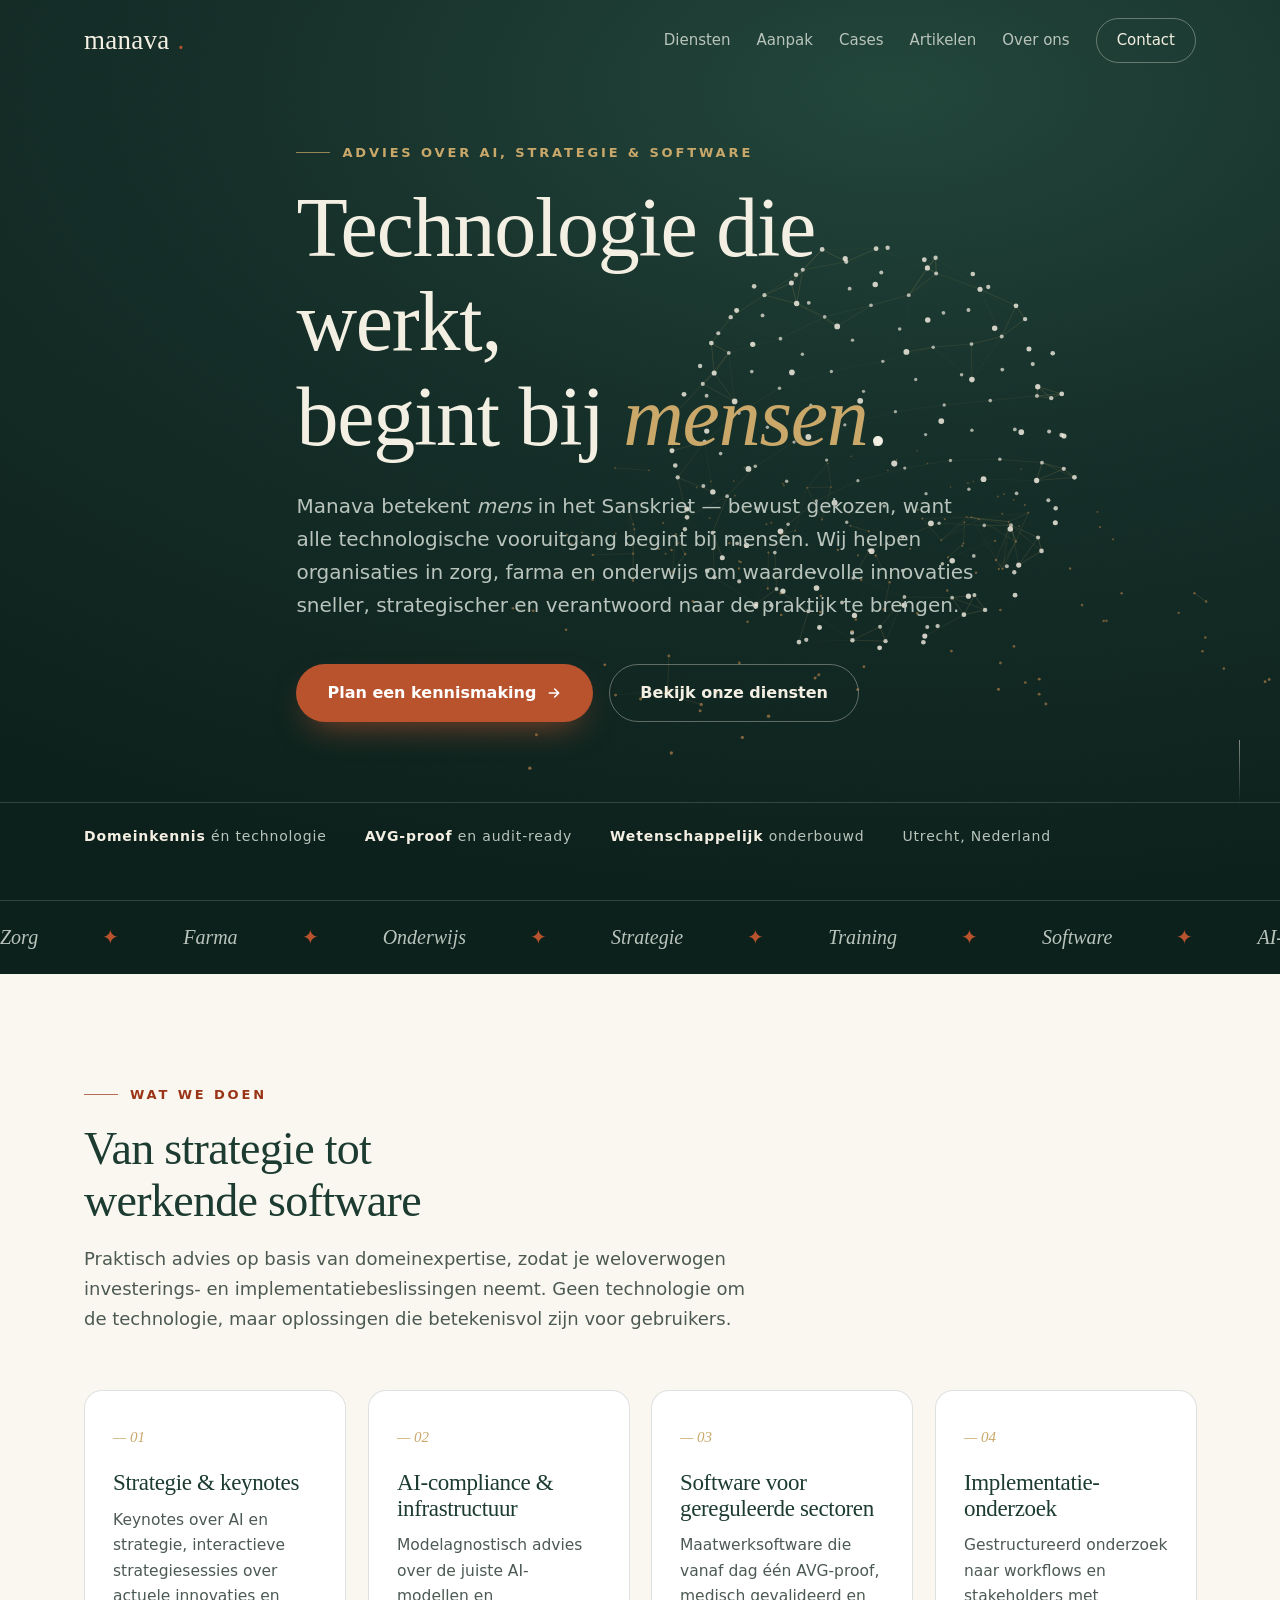
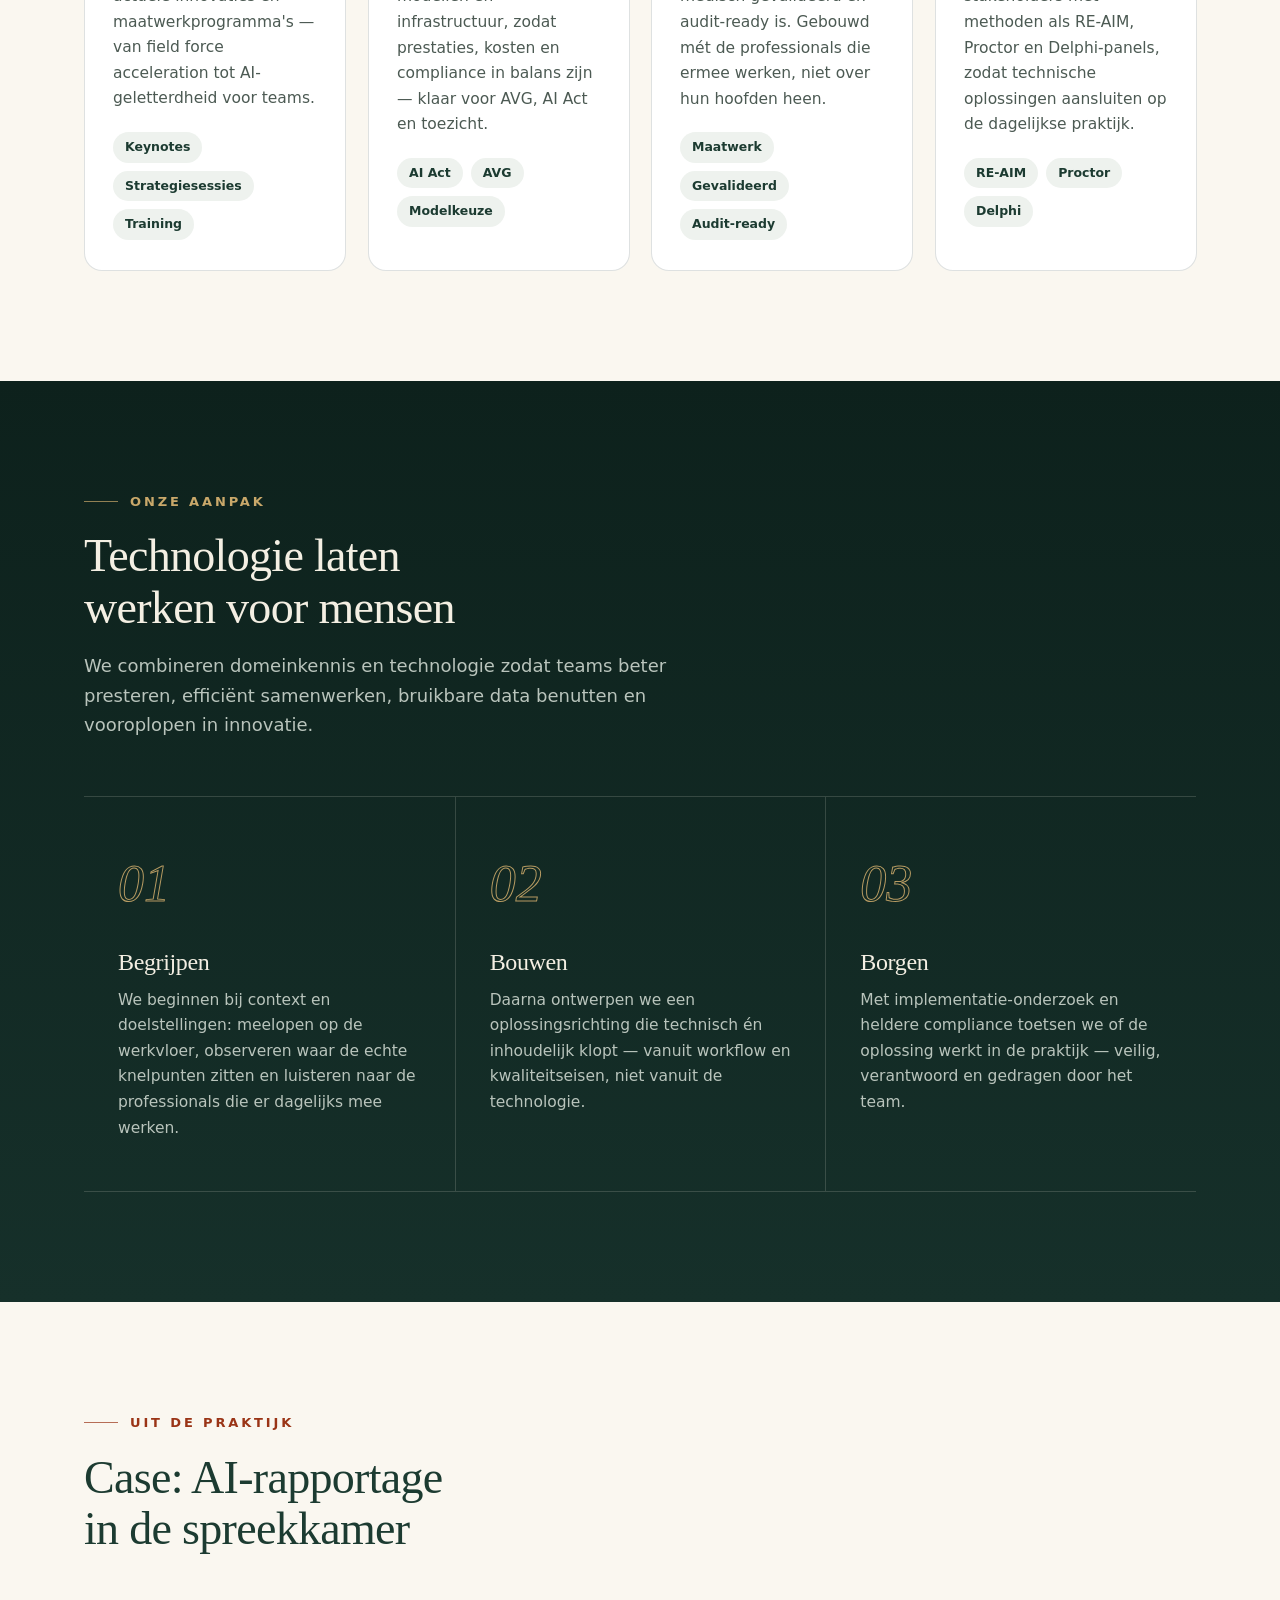
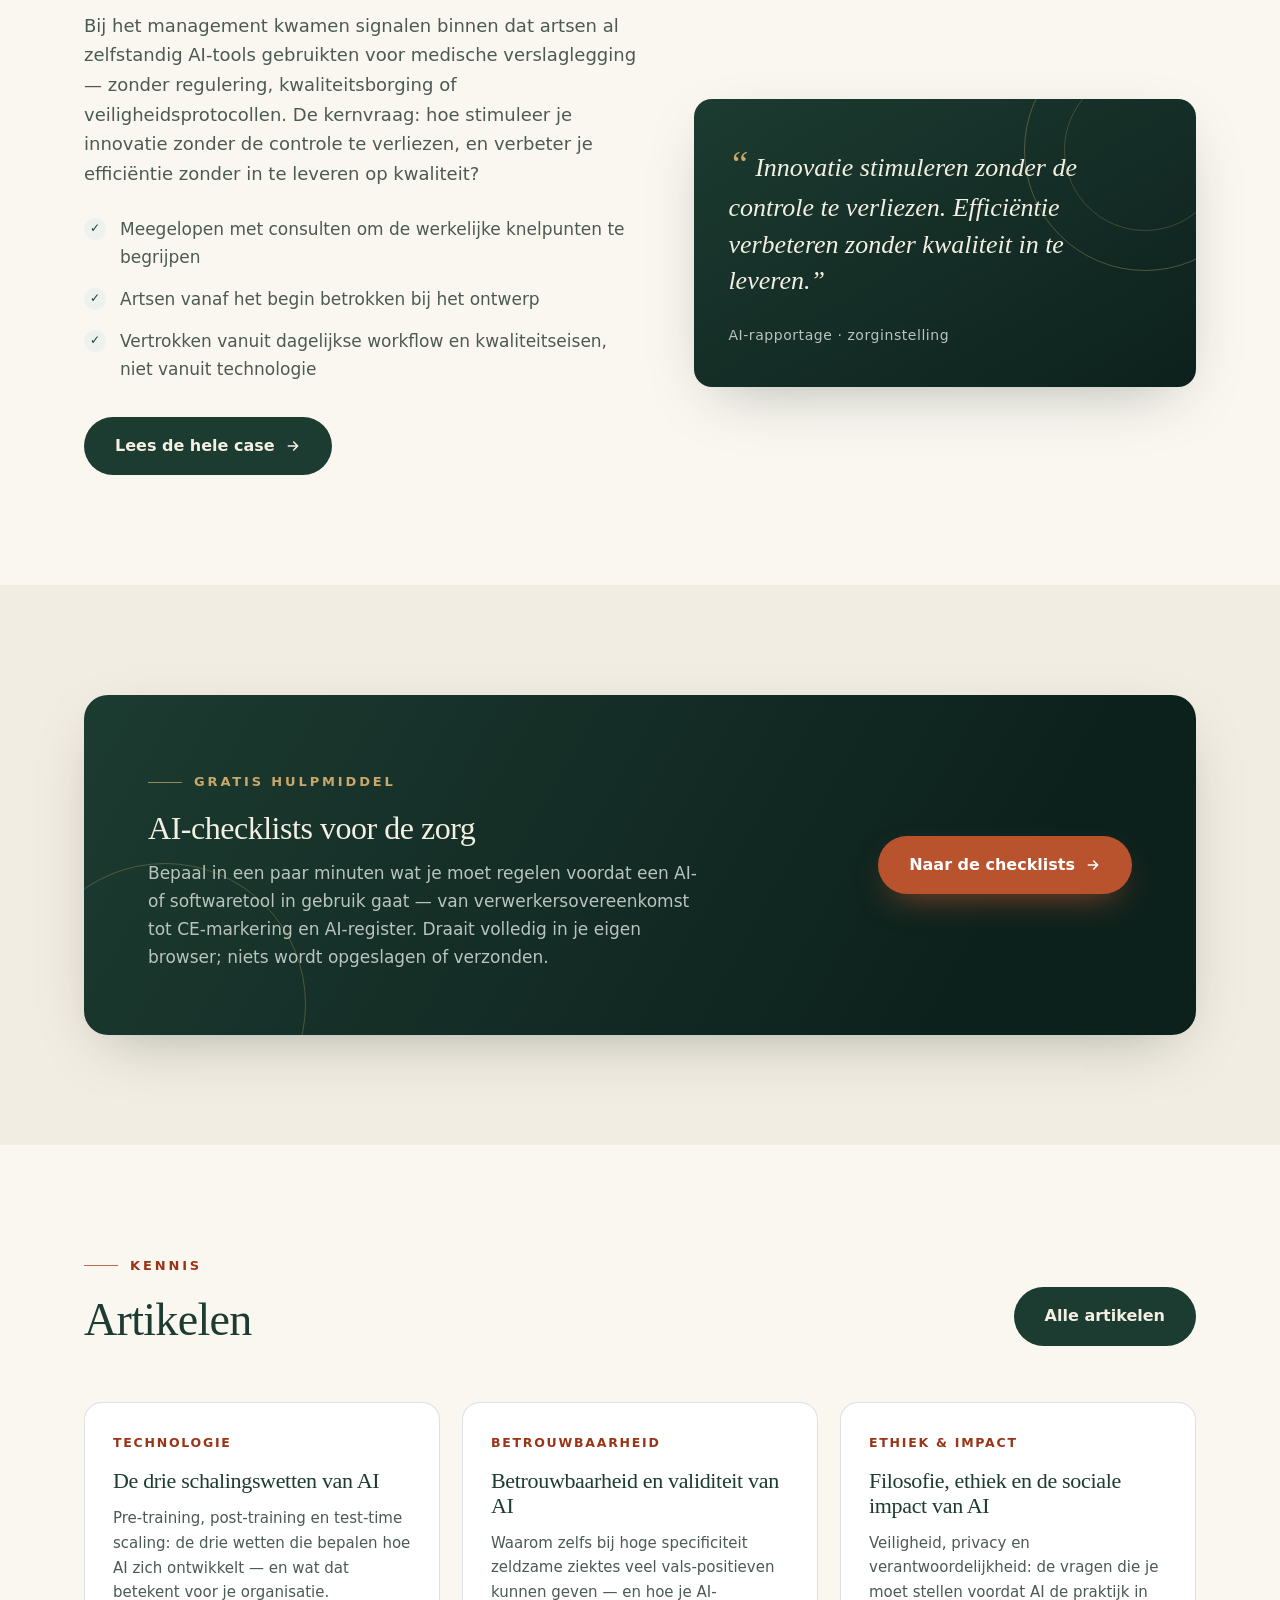
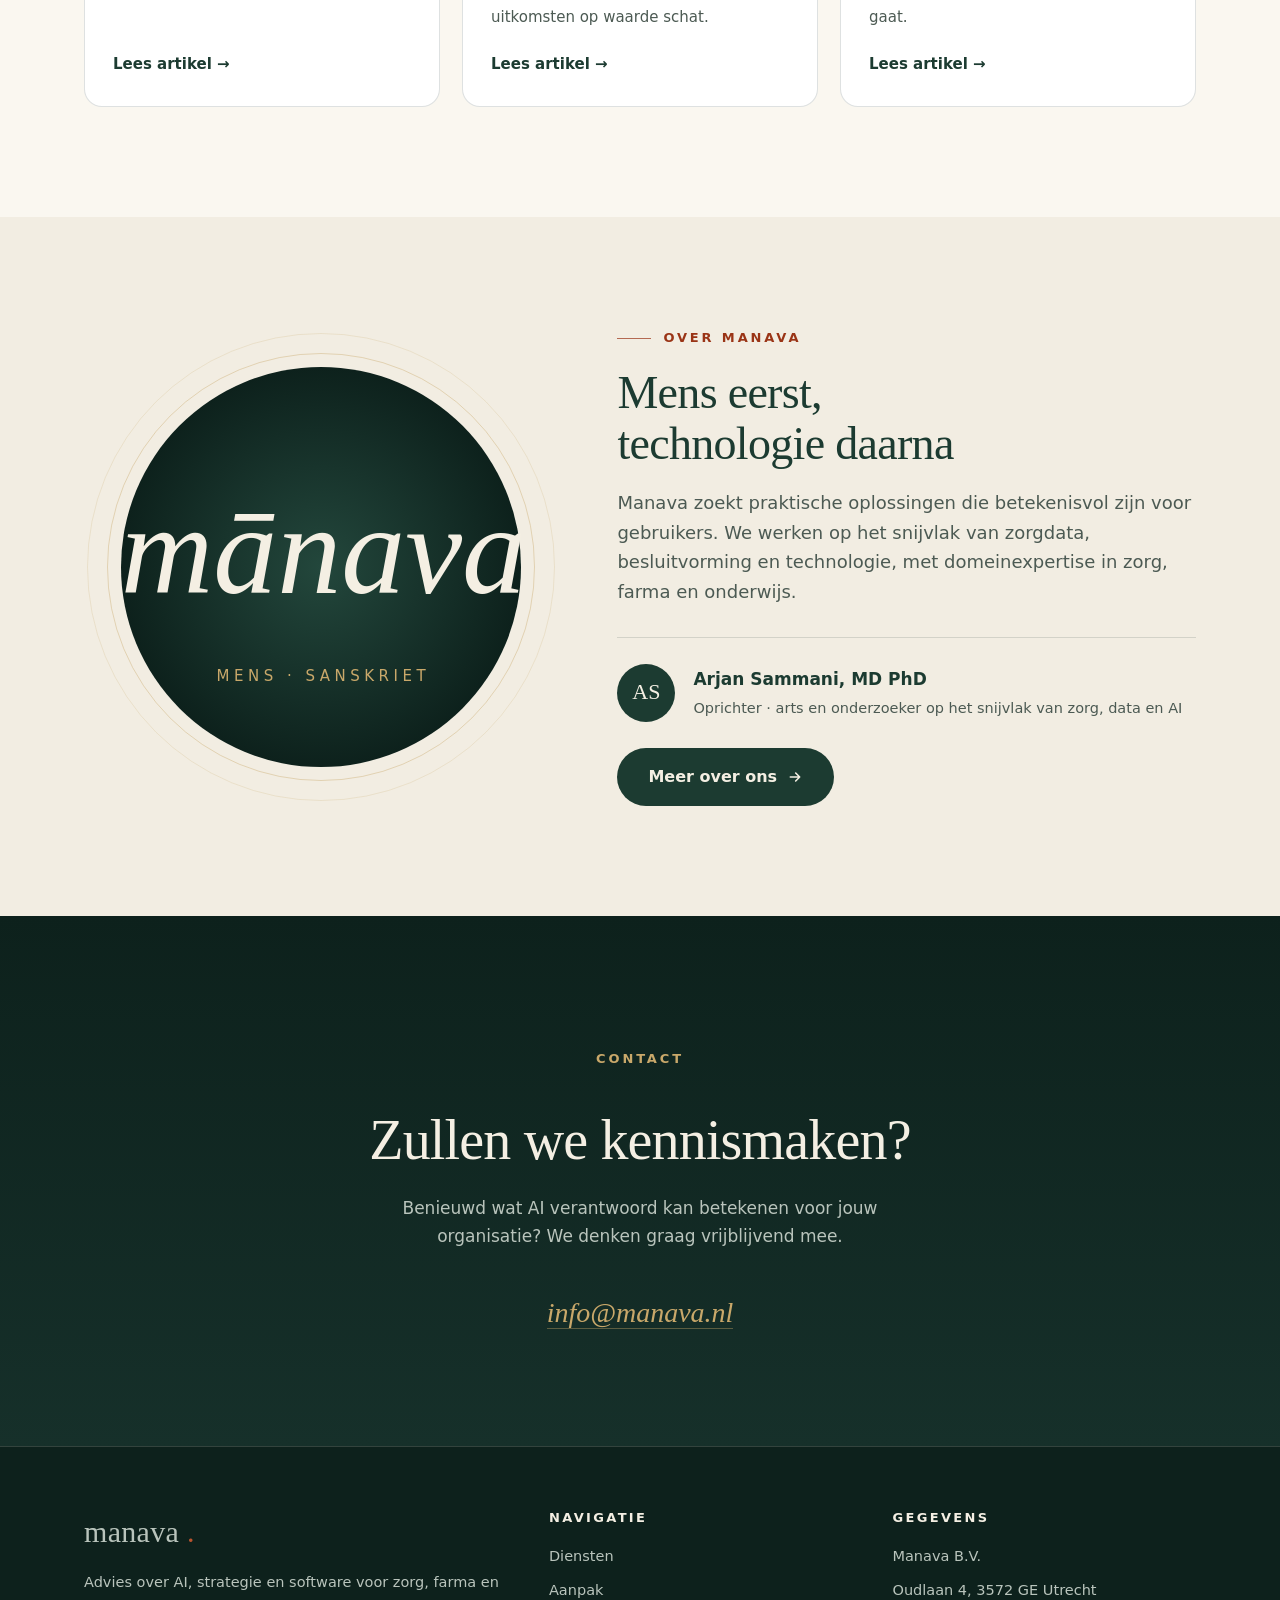
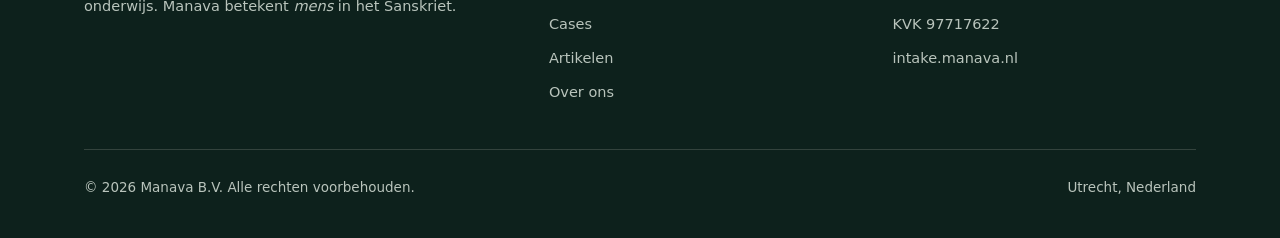
==== www/index.html @ 35ab0fea "Nieuwe www.manava.nl: statische site met 3D-hero, scroll-animaties en volledige content Vervangt de " ====
<!DOCTYPE html>
<html lang="nl">
<head>
  <meta charset="utf-8">
  <meta name="viewport" content="width=device-width, initial-scale=1">
  <meta name="description" content="Manava: advies over AI, strategie en software voor zorg, farma en onderwijs. Wij brengen waardevolle innovaties sneller en verantwoord naar de praktijk.">
  <title>Manava — Advies over AI, strategie en software</title>
  <link rel="icon" href="data:image/svg+xml,%3Csvg%20xmlns='http://www.w3.org/2000/svg'%20viewBox='0%200%2064%2064'%3E%3Crect%20width='64'%20height='64'%20rx='12'%20fill='%231c3b31'/%3E%3Ctext%20x='32'%20y='45'%20font-family='Georgia,serif'%20font-size='38'%20fill='%23fbfaf6'%20text-anchor='middle'%3Em%3C/text%3E%3C/svg%3E">
  <meta property="og:title" content="Manava — Advies over AI, strategie en software">
  <meta property="og:description" content="Manava betekent 'mens' in het Sanskriet. Alle technologische vooruitgang begint bij mensen.">
  <meta property="og:type" content="website">
  <meta property="og:url" content="https://www.manava.nl/">
  <meta property="og:locale" content="nl_NL">
  <link rel="stylesheet" href="assets/style.css?v=1">
</head>
<body>
  <a class="skip-link" href="#main">Direct naar de inhoud</a>

  <nav class="site-nav" aria-label="Hoofdnavigatie">
    <div class="nav-inner">
      <a class="wordmark" href="index.html">manava<span class="dot">.</span></a>
      <button class="nav-toggle" aria-label="Menu" aria-expanded="false">
        <span></span><span></span><span></span>
      </button>
      <div class="nav-links">
        <a href="#diensten">Diensten</a>
        <a href="#aanpak">Aanpak</a>
        <a href="ai-rapportage.html">Cases</a>
        <a href="artikelen.html">Artikelen</a>
        <a href="over-ons.html">Over ons</a>
        <a class="nav-cta" href="#contact">Contact</a>
      </div>
    </div>
  </nav>

  <header class="hero hero-grain" id="main">
    <canvas id="hero-canvas" aria-hidden="true"></canvas>
    <div class="hero-content wrap">
      <p class="eyebrow">Advies over AI, strategie &amp; software</p>
      <h1>Technologie die werkt,<br>begint bij <em>mensen</em>.</h1>
      <p class="hero-sub">
        Manava betekent <em>mens</em> in het Sanskriet — bewust gekozen, want alle
        technologische vooruitgang begint bij mensen. Wij helpen organisaties in
        zorg, farma en onderwijs om waardevolle innovaties sneller, strategischer
        en verantwoord naar de praktijk te brengen.
      </p>
      <div class="hero-actions">
        <a class="btn btn-primary" href="#contact">Plan een kennismaking
          <svg width="16" height="16" viewBox="0 0 24 24" fill="none" stroke="currentColor" stroke-width="2.4" stroke-linecap="round" stroke-linejoin="round"><path d="M5 12h14M13 6l6 6-6 6"/></svg>
        </a>
        <a class="btn btn-ghost" href="#diensten">Bekijk onze diensten</a>
      </div>
    </div>
    <div class="scroll-hint" aria-hidden="true"></div>
    <div class="hero-meta">
      <div class="wrap">
        <span><strong>Domeinkennis</strong> én technologie</span>
        <span><strong>AVG-proof</strong> en audit-ready</span>
        <span><strong>Wetenschappelijk</strong> onderbouwd</span>
        <span>Utrecht, Nederland</span>
      </div>
    </div>
  </header>

  <div class="marquee" aria-hidden="true">
    <div class="marquee-track">
      <span>Zorg <i class="sep">✦</i> Farma <i class="sep">✦</i> Onderwijs <i class="sep">✦</i> Strategie <i class="sep">✦</i> Training <i class="sep">✦</i> Software <i class="sep">✦</i> AI-compliance <i class="sep">✦</i> Implementatie <i class="sep">✦</i></span>
      <span>Zorg <i class="sep">✦</i> Farma <i class="sep">✦</i> Onderwijs <i class="sep">✦</i> Strategie <i class="sep">✦</i> Training <i class="sep">✦</i> Software <i class="sep">✦</i> AI-compliance <i class="sep">✦</i> Implementatie <i class="sep">✦</i></span>
    </div>
  </div>

  <section class="section" id="diensten">
    <div class="wrap">
      <div class="section-head reveal">
        <p class="eyebrow">Wat we doen</p>
        <h2 class="section-title">Van strategie tot werkende software</h2>
        <p class="section-intro">
          Praktisch advies op basis van domeinexpertise, zodat je weloverwogen
          investerings- en implementatiebeslissingen neemt. Geen technologie om
          de technologie, maar oplossingen die betekenisvol zijn voor gebruikers.
        </p>
      </div>
      <div class="services-grid">
        <article class="service-card reveal" data-tilt style="--d:.05s">
          <span class="service-num">— 01</span>
          <h3>Strategie &amp; keynotes</h3>
          <p>
            Keynotes over AI en strategie, interactieve strategiesessies over
            actuele innovaties en maatwerkprogramma's — van field force
            acceleration tot AI-geletterdheid voor teams.
          </p>
          <div class="service-tags"><span>Keynotes</span><span>Strategiesessies</span><span>Training</span></div>
        </article>
        <article class="service-card reveal" data-tilt style="--d:.12s">
          <span class="service-num">— 02</span>
          <h3>AI-compliance &amp; infrastructuur</h3>
          <p>
            Modelagnostisch advies over de juiste AI-modellen en infrastructuur,
            zodat prestaties, kosten en compliance in balans zijn — klaar voor
            AVG, AI Act en toezicht.
          </p>
          <div class="service-tags"><span>AI Act</span><span>AVG</span><span>Modelkeuze</span></div>
        </article>
        <article class="service-card reveal" data-tilt style="--d:.19s">
          <span class="service-num">— 03</span>
          <h3>Software voor gereguleerde sectoren</h3>
          <p>
            Maatwerksoftware die vanaf dag één AVG-proof, medisch gevalideerd en
            audit-ready is. Gebouwd mét de professionals die ermee werken, niet
            over hun hoofden heen.
          </p>
          <div class="service-tags"><span>Maatwerk</span><span>Gevalideerd</span><span>Audit-ready</span></div>
        </article>
        <article class="service-card reveal" data-tilt style="--d:.26s">
          <span class="service-num">— 04</span>
          <h3>Implementatie-onderzoek</h3>
          <p>
            Gestructureerd onderzoek naar workflows en stakeholders met methoden
            als RE-AIM, Proctor en Delphi-panels, zodat technische oplossingen
            aansluiten op de dagelijkse praktijk.
          </p>
          <div class="service-tags"><span>RE-AIM</span><span>Proctor</span><span>Delphi</span></div>
        </article>
      </div>
    </div>
  </section>

  <section class="section section-dark" id="aanpak">
    <div class="wrap">
      <div class="section-head reveal">
        <p class="eyebrow">Onze aanpak</p>
        <h2 class="section-title">Technologie laten werken voor mensen</h2>
        <p class="section-intro">
          We combineren domeinkennis en technologie zodat teams beter presteren,
          efficiënt samenwerken, bruikbare data benutten en vooroplopen in
          innovatie.
        </p>
      </div>
      <div class="steps">
        <div class="step reveal" style="--d:.05s">
          <h3>Begrijpen</h3>
          <p>
            We beginnen bij context en doelstellingen: meelopen op de werkvloer,
            observeren waar de echte knelpunten zitten en luisteren naar de
            professionals die er dagelijks mee werken.
          </p>
        </div>
        <div class="step reveal" style="--d:.15s">
          <h3>Bouwen</h3>
          <p>
            Daarna ontwerpen we een oplossingsrichting die technisch én
            inhoudelijk klopt — vanuit workflow en kwaliteitseisen, niet vanuit
            de technologie.
          </p>
        </div>
        <div class="step reveal" style="--d:.25s">
          <h3>Borgen</h3>
          <p>
            Met implementatie-onderzoek en heldere compliance toetsen we of de
            oplossing werkt in de praktijk — veilig, verantwoord en gedragen
            door het team.
          </p>
        </div>
      </div>
    </div>
  </section>

  <section class="section" id="cases">
    <div class="wrap">
      <div class="section-head reveal">
        <p class="eyebrow">Uit de praktijk</p>
        <h2 class="section-title">Case: AI-rapportage in de spreekkamer</h2>
      </div>
      <div class="case-panel">
        <div class="reveal">
          <p class="section-intro" style="margin-top:0">
            Bij het management kwamen signalen binnen dat artsen al zelfstandig
            AI-tools gebruikten voor medische verslaglegging — zonder regulering,
            kwaliteitsborging of veiligheidsprotocollen. De kernvraag: hoe
            stimuleer je innovatie zonder de controle te verliezen, en verbeter
            je efficiëntie zonder in te leveren op kwaliteit?
          </p>
          <ul class="case-points">
            <li><span class="tick">✓</span> Meegelopen met consulten om de werkelijke knelpunten te begrijpen</li>
            <li><span class="tick">✓</span> Artsen vanaf het begin betrokken bij het ontwerp</li>
            <li><span class="tick">✓</span> Vertrokken vanuit dagelijkse workflow en kwaliteitseisen, niet vanuit technologie</li>
          </ul>
          <a class="btn btn-dark" href="ai-rapportage.html">Lees de hele case
            <svg width="16" height="16" viewBox="0 0 24 24" fill="none" stroke="currentColor" stroke-width="2.4" stroke-linecap="round" stroke-linejoin="round"><path d="M5 12h14M13 6l6 6-6 6"/></svg>
          </a>
        </div>
        <div class="case-visual reveal" style="--d:.15s" data-tilt>
          <p class="case-quote">
            Innovatie stimuleren zonder de controle te verliezen. Efficiëntie
            verbeteren zonder kwaliteit in te leveren.”
          </p>
          <footer>AI-rapportage · zorginstelling</footer>
        </div>
      </div>
    </div>
  </section>

  <section class="section section-tint" id="tools">
    <div class="wrap">
      <div class="tools-band reveal">
        <div>
          <p class="eyebrow" style="color:var(--gold)">Gratis hulpmiddel</p>
          <h3>AI-checklists voor de zorg</h3>
          <p>
            Bepaal in een paar minuten wat je moet regelen voordat een AI- of
            softwaretool in gebruik gaat — van verwerkersovereenkomst tot
            CE-markering en AI-register. Draait volledig in je eigen browser;
            niets wordt opgeslagen of verzonden.
          </p>
        </div>
        <a class="btn btn-primary" href="https://intake.manava.nl" rel="noopener">Naar de checklists
          <svg width="16" height="16" viewBox="0 0 24 24" fill="none" stroke="currentColor" stroke-width="2.4" stroke-linecap="round" stroke-linejoin="round"><path d="M5 12h14M13 6l6 6-6 6"/></svg>
        </a>
      </div>
    </div>
  </section>

  <section class="section" id="artikelen">
    <div class="wrap">
      <div class="section-head split reveal">
        <div>
          <p class="eyebrow">Kennis</p>
          <h2 class="section-title">Artikelen</h2>
        </div>
        <a class="btn btn-dark" href="artikelen.html">Alle artikelen</a>
      </div>
      <div class="articles-grid">
        <a class="article-card reveal" href="artikelen/de-drie-schalingswetten-van-ai.html" style="--d:.05s">
          <span class="cat">Technologie</span>
          <h3>De drie schalingswetten van AI</h3>
          <p>
            Pre-training, post-training en test-time scaling: de drie wetten die
            bepalen hoe AI zich ontwikkelt — en wat dat betekent voor je
            organisatie.
          </p>
          <span class="more">Lees artikel →</span>
        </a>
        <a class="article-card reveal" href="artikelen.html" style="--d:.12s">
          <span class="cat">Betrouwbaarheid</span>
          <h3>Betrouwbaarheid en validiteit van AI</h3>
          <p>
            Waarom zelfs bij hoge specificiteit zeldzame ziektes veel
            vals-positieven kunnen geven — en hoe je AI-uitkomsten op waarde
            schat.
          </p>
          <span class="more">Lees artikel →</span>
        </a>
        <a class="article-card reveal" href="artikelen.html" style="--d:.19s">
          <span class="cat">Ethiek &amp; impact</span>
          <h3>Filosofie, ethiek en de sociale impact van AI</h3>
          <p>
            Veiligheid, privacy en verantwoordelijkheid: de vragen die je moet
            stellen voordat AI de praktijk in gaat.
          </p>
          <span class="more">Lees artikel →</span>
        </a>
      </div>
    </div>
  </section>

  <section class="section section-tint" id="over">
    <div class="wrap">
      <div class="about-panel">
        <div class="about-mark reveal" aria-hidden="true">
          <div class="glyph">mānava<small>mens · sanskriet</small></div>
        </div>
        <div class="reveal" style="--d:.1s">
          <p class="eyebrow">Over Manava</p>
          <h2 class="section-title">Mens eerst, technologie daarna</h2>
          <p class="section-intro">
            Manava zoekt praktische oplossingen die betekenisvol zijn voor
            gebruikers. We werken op het snijvlak van zorgdata, besluitvorming
            en technologie, met domeinexpertise in zorg, farma en onderwijs.
          </p>
          <div class="founder">
            <div class="avatar" aria-hidden="true">AS</div>
            <div>
              <strong>Arjan Sammani, MD PhD</strong>
              <span>Oprichter · arts en onderzoeker op het snijvlak van zorg, data en AI</span>
            </div>
          </div>
          <p style="margin-top:26px">
            <a class="btn btn-dark" href="over-ons.html">Meer over ons
              <svg width="16" height="16" viewBox="0 0 24 24" fill="none" stroke="currentColor" stroke-width="2.4" stroke-linecap="round" stroke-linejoin="round"><path d="M5 12h14M13 6l6 6-6 6"/></svg>
            </a>
          </p>
        </div>
      </div>
    </div>
  </section>

  <section class="section section-dark" id="contact">
    <div class="wrap">
      <div class="contact-panel reveal">
        <p class="eyebrow">Contact</p>
        <h2>Zullen we kennismaken?</h2>
        <p>
          Benieuwd wat AI verantwoord kan betekenen voor jouw organisatie?
          We denken graag vrijblijvend mee.
        </p>
        <a class="contact-mail" href="mailto:info@manava.nl">info@manava.nl</a>
      </div>
    </div>
  </section>

  <footer class="site-footer">
    <div class="wrap">
      <div class="footer-grid">
        <div>
          <a class="wordmark" href="index.html">manava<span class="dot">.</span></a>
          <p>
            Advies over AI, strategie en software voor zorg, farma en onderwijs.
            Manava betekent <em>mens</em> in het Sanskriet.
          </p>
        </div>
        <div>
          <h4>Navigatie</h4>
          <ul>
            <li><a href="#diensten">Diensten</a></li>
            <li><a href="#aanpak">Aanpak</a></li>
            <li><a href="ai-rapportage.html">Cases</a></li>
            <li><a href="artikelen.html">Artikelen</a></li>
            <li><a href="over-ons.html">Over ons</a></li>
          </ul>
        </div>
        <div>
          <h4>Gegevens</h4>
          <ul>
            <li>Manava B.V.</li>
            <li>Oudlaan 4, 3572 GE Utrecht</li>
            <li>KVK 97717622</li>
            <li><a href="https://intake.manava.nl" rel="noopener">intake.manava.nl</a></li>
          </ul>
        </div>
      </div>
      <div class="footer-legal">
        <span>© <span data-year>2026</span> Manava B.V. Alle rechten voorbehouden.</span>
        <span>Utrecht, Nederland</span>
      </div>
    </div>
  </footer>

  <script src="assets/main.js?v=1"></script>
</body>
</html>
---- www/assets/style.css ----
/* ============================================================
   Manava — www.manava.nl
   Huisstijl: diep bosgroen, warm papierwit, steenrood accent.
   Geen externe fonts of CDN's; alles self-contained.
   ============================================================ */

:root {
  --green:       #16302a;   /* diep bosgroen: vlakken, hero */
  --green-deep:  #0d211c;   /* donkerste laag */
  --green-mid:   #1c3b31;   /* merkkleur (zelfde als intake-tool) */
  --green-soft:  #eef2ee;   /* lichte groentint */
  --rust:        #b8532e;   /* steenrood: accenten, knoppen op donker */
  --rust-strong: #9a3416;   /* steenrood op licht (AA-contrast) */
  --rust-dark:   #7c2911;
  --paper:       #faf7f0;   /* warm papierwit */
  --paper-dim:   #f2ede2;
  --ink:         #1b2420;   /* tekst op licht */
  --ink-soft:    #4c5a53;
  --cream:       #f4efe3;   /* tekst op donker */
  --cream-dim:   #b9c4bc;
  --gold:        #c9a86a;   /* subtiel goud voor details */
  --line:        rgba(22, 48, 42, .14);
  --line-light:  rgba(244, 239, 227, .16);

  --serif: "Iowan Old Style", "Palatino Linotype", Palatino, Georgia, "Times New Roman", serif;
  --sans:  ui-sans-serif, system-ui, -apple-system, "Segoe UI", Roboto, "Helvetica Neue", Arial, sans-serif;

  --wrap: 1160px;
  --radius: 18px;
  --shadow: 0 20px 60px -24px rgba(13, 33, 28, .35);
  --ease: cubic-bezier(.22, .8, .24, 1);
}

* { box-sizing: border-box; margin: 0; padding: 0; }

html { scroll-behavior: smooth; }
@media (prefers-reduced-motion: reduce) {
  html { scroll-behavior: auto; }
}

body {
  font-family: var(--sans);
  font-size: 17px;
  line-height: 1.65;
  color: var(--ink);
  background: var(--paper);
  -webkit-font-smoothing: antialiased;
  overflow-x: hidden;
}

::selection { background: var(--rust); color: #fff; }

img { max-width: 100%; display: block; }
a { color: var(--rust-strong); }

.wrap { max-width: var(--wrap); margin: 0 auto; padding: 0 24px; }

.skip-link {
  position: absolute; left: -999px; top: 0;
  background: var(--rust-strong); color: #fff;
  padding: 10px 18px; z-index: 200; border-radius: 0 0 8px 0;
}
.skip-link:focus { left: 0; }

/* ---------- typografie ---------- */

h1, h2, h3, .display {
  font-family: var(--serif);
  font-weight: 500;
  line-height: 1.12;
  letter-spacing: -.015em;
  color: var(--green-mid);
}

.eyebrow {
  font-family: var(--sans);
  font-size: 13px;
  font-weight: 600;
  letter-spacing: .22em;
  text-transform: uppercase;
  color: var(--rust-strong);
  margin-bottom: 18px;
  display: flex;
  align-items: center;
  gap: 12px;
}
.eyebrow::before {
  content: "";
  width: 34px; height: 1px;
  background: currentColor;
  opacity: .7;
}

.section-title { font-size: clamp(30px, 4.4vw, 46px); max-width: 17ch; }
.section-intro { max-width: 58ch; color: var(--ink-soft); margin-top: 18px; font-size: 18px; }

em.brand { font-style: italic; color: var(--rust-strong); }

/* ---------- nav ---------- */

.site-nav {
  position: fixed; top: 0; left: 0; right: 0; z-index: 100;
  transition: background .35s var(--ease), box-shadow .35s var(--ease), transform .35s var(--ease);
}
.site-nav.scrolled {
  background: rgba(13, 33, 28, .82);
  -webkit-backdrop-filter: blur(14px);
  backdrop-filter: blur(14px);
  box-shadow: 0 10px 30px -18px rgba(0,0,0,.5);
}
.site-nav.hidden { transform: translateY(-100%); }

.nav-inner {
  display: flex; align-items: center; gap: 34px;
  padding: 18px 24px;
  max-width: var(--wrap); margin: 0 auto;
}
.wordmark {
  font-family: var(--serif);
  font-size: 27px;
  color: var(--cream);
  text-decoration: none;
  letter-spacing: .01em;
  margin-right: auto;
  display: flex; align-items: baseline; gap: 8px;
}
.wordmark .dot { color: var(--rust); }

.nav-links { display: flex; gap: 26px; align-items: center; }
.nav-links a {
  color: var(--cream-dim);
  text-decoration: none;
  font-size: 15px;
  font-weight: 500;
  transition: color .25s;
  position: relative;
}
.nav-links a::after {
  content: "";
  position: absolute; left: 0; right: 100%; bottom: -6px;
  height: 1.5px; background: var(--rust);
  transition: right .3s var(--ease);
}
.nav-links a:hover { color: var(--cream); }
.nav-links a:hover::after { right: 0; }

.nav-cta {
  border: 1px solid rgba(244,239,227,.35);
  border-radius: 999px;
  padding: 9px 20px !important;
  color: var(--cream) !important;
}
.nav-cta::after { display: none; }
.nav-cta:hover { background: var(--rust); border-color: var(--rust); }

.nav-toggle {
  display: none;
  background: none; border: 0; cursor: pointer;
  width: 42px; height: 42px;
  position: relative;
}
.nav-toggle span {
  position: absolute; left: 9px; right: 9px; height: 2px;
  background: var(--cream);
  transition: transform .3s var(--ease), opacity .3s, top .3s var(--ease);
}
.nav-toggle span:nth-child(1) { top: 14px; }
.nav-toggle span:nth-child(2) { top: 20px; }
.nav-toggle span:nth-child(3) { top: 26px; }
.nav-open .nav-toggle span:nth-child(1) { top: 20px; transform: rotate(45deg); }
.nav-open .nav-toggle span:nth-child(2) { opacity: 0; }
.nav-open .nav-toggle span:nth-child(3) { top: 20px; transform: rotate(-45deg); }

@media (max-width: 860px) {
  .nav-toggle { display: block; }
  .nav-links {
    position: fixed; inset: 0;
    background: var(--green-deep);
    flex-direction: column; justify-content: center;
    gap: 34px;
    opacity: 0; pointer-events: none;
    transition: opacity .35s var(--ease);
    z-index: -1;
  }
  .nav-links a { font-size: 24px; font-family: var(--serif); }
  .nav-open .nav-links { opacity: 1; pointer-events: auto; }
}

/* ---------- hero ---------- */

.hero {
  position: relative;
  min-height: 100svh;
  display: flex; flex-direction: column; justify-content: center;
  background: radial-gradient(120% 90% at 70% 10%, #23473c 0%, var(--green) 45%, var(--green-deep) 100%);
  color: var(--cream);
  overflow: hidden;
}
#hero-canvas {
  position: absolute; inset: 0;
  width: 100%; height: 100%;
  display: block;
}
.hero-grain::after {
  content: "";
  position: absolute; inset: 0;
  pointer-events: none;
  opacity: .5;
  background-image: url("data:image/svg+xml,%3Csvg xmlns='http://www.w3.org/2000/svg' width='120' height='120'%3E%3Cfilter id='n'%3E%3CfeTurbulence type='fractalNoise' baseFrequency='0.9' numOctaves='2'/%3E%3CfeColorMatrix values='0 0 0 0 0 0 0 0 0 0 0 0 0 0 0 0 0 0 0.05 0'/%3E%3C/filter%3E%3Crect width='120' height='120' filter='url(%23n)'/%3E%3C/svg%3E");
}
.hero-content {
  position: relative; z-index: 2;
  padding-top: 120px; padding-bottom: 80px;
}
.hero .eyebrow { color: var(--gold); }
.hero h1 {
  font-size: clamp(42px, 7vw, 84px);
  color: var(--cream);
  max-width: 15ch;
}
.hero h1 em { font-style: italic; color: var(--gold); }
.hero-sub {
  margin-top: 26px;
  max-width: 54ch;
  font-size: clamp(17px, 1.9vw, 20px);
  color: var(--cream-dim);
}
.hero-actions { margin-top: 42px; display: flex; gap: 16px; flex-wrap: wrap; }

.hero-meta {
  position: relative; z-index: 2;
  border-top: 1px solid var(--line-light);
  padding: 22px 0 30px;
}
.hero-meta .wrap {
  display: flex; gap: 14px 38px; flex-wrap: wrap;
  align-items: center;
  color: var(--cream-dim);
  font-size: 14px; letter-spacing: .06em;
}
.hero-meta strong { color: var(--cream); font-weight: 600; }

.scroll-hint {
  position: absolute; bottom: 96px; right: 40px; z-index: 2;
  width: 1px; height: 64px;
  background: linear-gradient(var(--cream) 0%, transparent 100%);
  opacity: .5;
  animation: hint 2.4s var(--ease) infinite;
}
@keyframes hint {
  0%   { transform: scaleY(0); transform-origin: top; }
  45%  { transform: scaleY(1); transform-origin: top; }
  55%  { transform: scaleY(1); transform-origin: bottom; }
  100% { transform: scaleY(0); transform-origin: bottom; }
}

/* ---------- knoppen ---------- */

.btn {
  display: inline-flex; align-items: center; gap: 10px;
  font-family: var(--sans);
  font-size: 16px; font-weight: 600;
  padding: 15px 30px;
  border-radius: 999px;
  text-decoration: none;
  border: 1px solid transparent;
  cursor: pointer;
  transition: transform .25s var(--ease), box-shadow .25s var(--ease), background .25s, color .25s, border-color .25s;
}
.btn svg { transition: transform .25s var(--ease); }
.btn:hover svg { transform: translateX(4px); }

.btn-primary { background: var(--rust); color: #fff; box-shadow: 0 14px 34px -14px rgba(184, 83, 46, .8); }
.btn-primary:hover { background: var(--rust-dark); transform: translateY(-2px); }

.btn-ghost { border-color: rgba(244,239,227,.35); color: var(--cream); }
.btn-ghost:hover { border-color: var(--cream); transform: translateY(-2px); }

.btn-dark { background: var(--green-mid); color: var(--cream); }
.btn-dark:hover { background: var(--green-deep); transform: translateY(-2px); }

/* ---------- marquee ---------- */

.marquee {
  background: var(--green-deep);
  color: var(--cream-dim);
  overflow: hidden;
  padding: 20px 0;
  border-top: 1px solid var(--line-light);
}
.marquee-track {
  display: flex; gap: 64px;
  width: max-content;
  animation: marquee 32s linear infinite;
  font-family: var(--serif);
  font-size: 20px;
  font-style: italic;
  white-space: nowrap;
}
.marquee-track span { display: flex; align-items: center; gap: 64px; }
.marquee-track .sep { color: var(--rust); font-style: normal; }
@keyframes marquee { to { transform: translateX(-50%); } }
@media (prefers-reduced-motion: reduce) {
  .marquee-track { animation: none; }
}

/* ---------- secties ---------- */

.section { padding: 110px 0; position: relative; }
.section-dark {
  background: linear-gradient(180deg, var(--green-deep) 0%, var(--green) 100%);
  color: var(--cream);
}
.section-dark h2, .section-dark h3 { color: var(--cream); }
.section-dark .section-intro { color: var(--cream-dim); }
.section-dark .eyebrow { color: var(--gold); }
.section-tint { background: var(--paper-dim); }

.section-head { margin-bottom: 56px; }
.section-head.split {
  display: flex; justify-content: space-between; align-items: flex-end;
  gap: 30px; flex-wrap: wrap;
}

/* ---------- diensten ---------- */

.services-grid {
  display: grid;
  grid-template-columns: repeat(auto-fit, minmax(255px, 1fr));
  gap: 22px;
}
.service-card {
  position: relative;
  background: #fff;
  border: 1px solid var(--line);
  border-radius: var(--radius);
  padding: 34px 28px 30px;
  overflow: hidden;
  transition: transform .35s var(--ease), box-shadow .35s var(--ease);
  transform-style: preserve-3d;
  will-change: transform;
}
.service-card:hover { box-shadow: var(--shadow); }
.service-card::before {
  content: "";
  position: absolute; inset: 0 0 auto 0; height: 4px;
  background: linear-gradient(90deg, var(--rust), var(--gold));
  transform: scaleX(0); transform-origin: left;
  transition: transform .4s var(--ease);
}
.service-card:hover::before { transform: scaleX(1); }
.service-num {
  font-family: var(--serif); font-style: italic;
  font-size: 15px; color: var(--gold);
  display: block; margin-bottom: 20px;
}
.service-card h3 { font-size: 23px; margin-bottom: 12px; }
.service-card p { color: var(--ink-soft); font-size: 15.5px; }
.service-tags { margin-top: 20px; display: flex; flex-wrap: wrap; gap: 8px; }
.service-tags span {
  font-size: 12.5px; font-weight: 600;
  color: var(--green-mid);
  background: var(--green-soft);
  border-radius: 999px;
  padding: 5px 12px;
}

/* ---------- aanpak ---------- */

.steps {
  counter-reset: step;
  display: grid;
  grid-template-columns: repeat(auto-fit, minmax(260px, 1fr));
  gap: 0;
  border-top: 1px solid var(--line-light);
}
.step {
  counter-increment: step;
  padding: 44px 34px 50px;
  border-bottom: 1px solid var(--line-light);
  position: relative;
}
.step + .step { border-left: 1px solid var(--line-light); }
@media (max-width: 860px) { .step + .step { border-left: 0; } }
.step::before {
  content: "0" counter(step);
  font-family: var(--serif); font-style: italic;
  font-size: 52px; color: transparent;
  -webkit-text-stroke: 1px var(--gold);
  display: block; margin-bottom: 22px;
  opacity: .9;
}
.step h3 { font-size: 24px; margin-bottom: 12px; }
.step p { color: var(--cream-dim); font-size: 15.5px; }

/* ---------- case ---------- */

.case-panel {
  display: grid;
  grid-template-columns: 1.05fr .95fr;
  gap: 56px;
  align-items: center;
}
@media (max-width: 900px) { .case-panel { grid-template-columns: 1fr; } }

.case-visual {
  position: relative;
  border-radius: var(--radius);
  background: linear-gradient(150deg, var(--green-mid), var(--green-deep));
  color: var(--cream);
  padding: 40px 34px;
  box-shadow: var(--shadow);
  overflow: hidden;
}
.case-visual::after {
  content: "";
  position: absolute; right: -70px; top: -70px;
  width: 240px; height: 240px;
  border-radius: 50%;
  border: 1px solid rgba(201,168,106,.35);
}
.case-visual::before {
  content: "";
  position: absolute; right: -30px; top: -30px;
  width: 160px; height: 160px;
  border-radius: 50%;
  border: 1px solid rgba(201,168,106,.25);
}
.case-quote {
  font-family: var(--serif); font-style: italic;
  font-size: clamp(20px, 2.4vw, 26px);
  line-height: 1.4;
}
.case-quote::before { content: "“"; color: var(--gold); font-size: 1.4em; }
.case-visual footer { margin-top: 24px; font-size: 14px; color: var(--cream-dim); letter-spacing: .04em; }

.case-points { list-style: none; margin: 26px 0 34px; display: grid; gap: 14px; }
.case-points li { display: flex; gap: 14px; align-items: flex-start; color: var(--ink-soft); }
.case-points .tick {
  flex: 0 0 22px; height: 22px; margin-top: 3px;
  border-radius: 50%;
  background: var(--green-soft);
  color: var(--green-mid);
  display: grid; place-items: center;
  font-size: 12px; font-weight: 700;
}

/* ---------- gratis tools band ---------- */

.tools-band {
  border-radius: calc(var(--radius) + 6px);
  background: linear-gradient(120deg, var(--green-mid) 0%, var(--green-deep) 80%);
  color: var(--cream);
  padding: clamp(36px, 5vw, 64px);
  display: flex; gap: 36px; align-items: center; justify-content: space-between;
  flex-wrap: wrap;
  box-shadow: var(--shadow);
  position: relative;
  overflow: hidden;
}
.tools-band::after {
  content: "";
  position: absolute; left: -60px; bottom: -110px;
  width: 280px; height: 280px; border-radius: 50%;
  border: 1px solid rgba(201,168,106,.3);
}
.tools-band h3 { color: var(--cream); font-size: clamp(24px, 3vw, 32px); max-width: 22ch; }
.tools-band p { color: var(--cream-dim); max-width: 52ch; margin-top: 12px; }

/* ---------- artikelen ---------- */

.articles-grid {
  display: grid;
  grid-template-columns: repeat(auto-fit, minmax(280px, 1fr));
  gap: 22px;
}
.article-card {
  background: #fff;
  border: 1px solid var(--line);
  border-radius: var(--radius);
  padding: 30px 28px;
  text-decoration: none;
  color: var(--ink);
  display: flex; flex-direction: column;
  transition: transform .35s var(--ease), box-shadow .35s var(--ease);
}
.article-card:hover { transform: translateY(-6px); box-shadow: var(--shadow); }
.article-card .cat {
  font-size: 12.5px; font-weight: 700;
  letter-spacing: .14em; text-transform: uppercase;
  color: var(--rust-strong);
  margin-bottom: 16px;
}
.article-card h3 { font-size: 22px; margin-bottom: 12px; }
.article-card p { color: var(--ink-soft); font-size: 15px; flex: 1; }
.article-card .more {
  margin-top: 22px;
  font-weight: 600; font-size: 15px;
  color: var(--green-mid);
  display: inline-flex; align-items: center; gap: 8px;
}
.article-card:hover .more { color: var(--rust-strong); }

/* ---------- over ---------- */

.about-panel {
  display: grid;
  grid-template-columns: .9fr 1.1fr;
  gap: 60px;
  align-items: center;
}
@media (max-width: 900px) { .about-panel { grid-template-columns: 1fr; } }

.about-mark {
  aspect-ratio: 1;
  max-width: 400px;
  border-radius: 50%;
  background: radial-gradient(closest-side, #23473c, var(--green-deep));
  display: grid; place-items: center;
  position: relative;
  margin: 0 auto;
}
.about-mark::before, .about-mark::after {
  content: "";
  position: absolute; inset: -14px;
  border-radius: 50%;
  border: 1px solid rgba(201,168,106,.4);
  animation: orbit 26s linear infinite;
}
.about-mark::after {
  inset: -34px;
  border-color: rgba(201,168,106,.2);
  animation-duration: 44s; animation-direction: reverse;
}
@keyframes orbit { to { transform: rotate(360deg); } }
@media (prefers-reduced-motion: reduce) {
  .about-mark::before, .about-mark::after { animation: none; }
}
.about-mark .glyph {
  font-family: var(--serif); font-style: italic;
  font-size: clamp(80px, 10vw, 130px);
  color: var(--cream);
}
.about-mark .glyph small {
  display: block;
  font-size: 15px; letter-spacing: .3em; text-transform: uppercase;
  font-style: normal; font-family: var(--sans);
  color: var(--gold);
  text-align: center; margin-top: 8px;
}

.founder {
  margin-top: 30px;
  display: flex; gap: 18px; align-items: center;
  border-top: 1px solid var(--line);
  padding-top: 26px;
}
.founder .avatar {
  width: 58px; height: 58px; border-radius: 50%;
  background: var(--green-mid); color: var(--cream);
  display: grid; place-items: center;
  font-family: var(--serif); font-size: 22px;
  flex: 0 0 58px;
}
.founder strong { display: block; color: var(--green-mid); }
.founder span { color: var(--ink-soft); font-size: 14.5px; }

/* ---------- contact ---------- */

.contact-panel { text-align: center; max-width: 720px; margin: 0 auto; }
.contact-panel .eyebrow { justify-content: center; }
.contact-panel .eyebrow::before { display: none; }
.contact-panel h2 { font-size: clamp(34px, 5vw, 56px); color: var(--cream); margin: 0 auto; }
.contact-panel p { color: var(--cream-dim); margin: 22px auto 40px; max-width: 46ch; }
.contact-mail {
  font-family: var(--serif); font-style: italic;
  font-size: clamp(20px, 3vw, 28px);
  color: var(--gold);
  text-decoration: none;
  border-bottom: 1px solid rgba(201,168,106,.4);
  transition: border-color .25s, color .25s;
}
.contact-mail:hover { color: var(--cream); border-color: var(--cream); }

/* ---------- footer ---------- */

.site-footer {
  background: var(--green-deep);
  color: var(--cream-dim);
  padding: 60px 0 40px;
  border-top: 1px solid var(--line-light);
  font-size: 14.5px;
}
.footer-grid {
  display: grid;
  grid-template-columns: 1.4fr 1fr 1fr;
  gap: 40px;
  margin-bottom: 44px;
}
@media (max-width: 760px) { .footer-grid { grid-template-columns: 1fr; } }
.site-footer .wordmark { font-size: 30px; margin-bottom: 14px; }
.footer-grid h4 {
  color: var(--cream);
  font-size: 13px; letter-spacing: .18em; text-transform: uppercase;
  margin-bottom: 16px;
}
.footer-grid ul { list-style: none; display: grid; gap: 10px; }
.footer-grid a { color: var(--cream-dim); text-decoration: none; transition: color .25s; }
.footer-grid a:hover { color: var(--cream); }
.footer-legal {
  border-top: 1px solid var(--line-light);
  padding-top: 26px;
  display: flex; justify-content: space-between; gap: 16px; flex-wrap: wrap;
  font-size: 13.5px;
}

/* ---------- reveal-animaties ---------- */

.reveal {
  opacity: 0;
  transform: translateY(34px);
  transition: opacity .8s var(--ease), transform .8s var(--ease);
  transition-delay: var(--d, 0s);
}
.reveal.in { opacity: 1; transform: none; }
@media (prefers-reduced-motion: reduce) {
  .reveal { opacity: 1; transform: none; transition: none; }
}

/* ---------- subpagina's ---------- */

.page-hero {
  background: radial-gradient(120% 100% at 70% 0%, #23473c 0%, var(--green) 50%, var(--green-deep) 100%);
  color: var(--cream);
  padding: 190px 0 90px;
  position: relative;
  overflow: hidden;
}
.page-hero h1 { color: var(--cream); font-size: clamp(36px, 5.6vw, 62px); max-width: 18ch; }
.page-hero .eyebrow { color: var(--gold); }
.page-hero .hero-sub { max-width: 60ch; }

.prose { max-width: 720px; }
.prose h2 { font-size: 30px; margin: 54px 0 18px; }
.prose h3 { font-size: 22px; margin: 36px 0 12px; }
.prose p { margin-bottom: 18px; color: var(--ink-soft); }
.prose p strong { color: var(--ink); }
.prose ul, .prose ol { margin: 0 0 18px 22px; color: var(--ink-soft); display: grid; gap: 8px; }
.prose blockquote {
  border-left: 3px solid var(--gold);
  padding: 6px 0 6px 24px;
  margin: 30px 0;
  font-family: var(--serif); font-style: italic;
  font-size: 21px; color: var(--green-mid);
}

.meta-line {
  display: flex; gap: 18px; flex-wrap: wrap;
  color: var(--cream-dim); font-size: 14.5px;
  margin-top: 22px;
}

.back-link {
  display: inline-flex; gap: 8px; align-items: center;
  text-decoration: none; font-weight: 600; font-size: 15px;
  color: var(--green-mid);
  margin-bottom: 34px;
}
.back-link:hover { color: var(--rust-strong); }

/* twee-koloms feitenblok (over ons / case) */
.fact-grid {
  display: grid;
  grid-template-columns: repeat(auto-fit, minmax(220px, 1fr));
  gap: 22px;
  margin: 44px 0;
}
.fact {
  background: #fff;
  border: 1px solid var(--line);
  border-radius: var(--radius);
  padding: 26px 24px;
}
.fact .k {
  font-family: var(--serif); font-style: italic;
  font-size: 30px; color: var(--rust-strong);
  display: block; margin-bottom: 6px;
}
.fact .v { color: var(--ink-soft); font-size: 15px; }

@media print {
  .site-nav, .scroll-hint, #hero-canvas, .marquee { display: none !important; }
  body { background: #fff; }
}
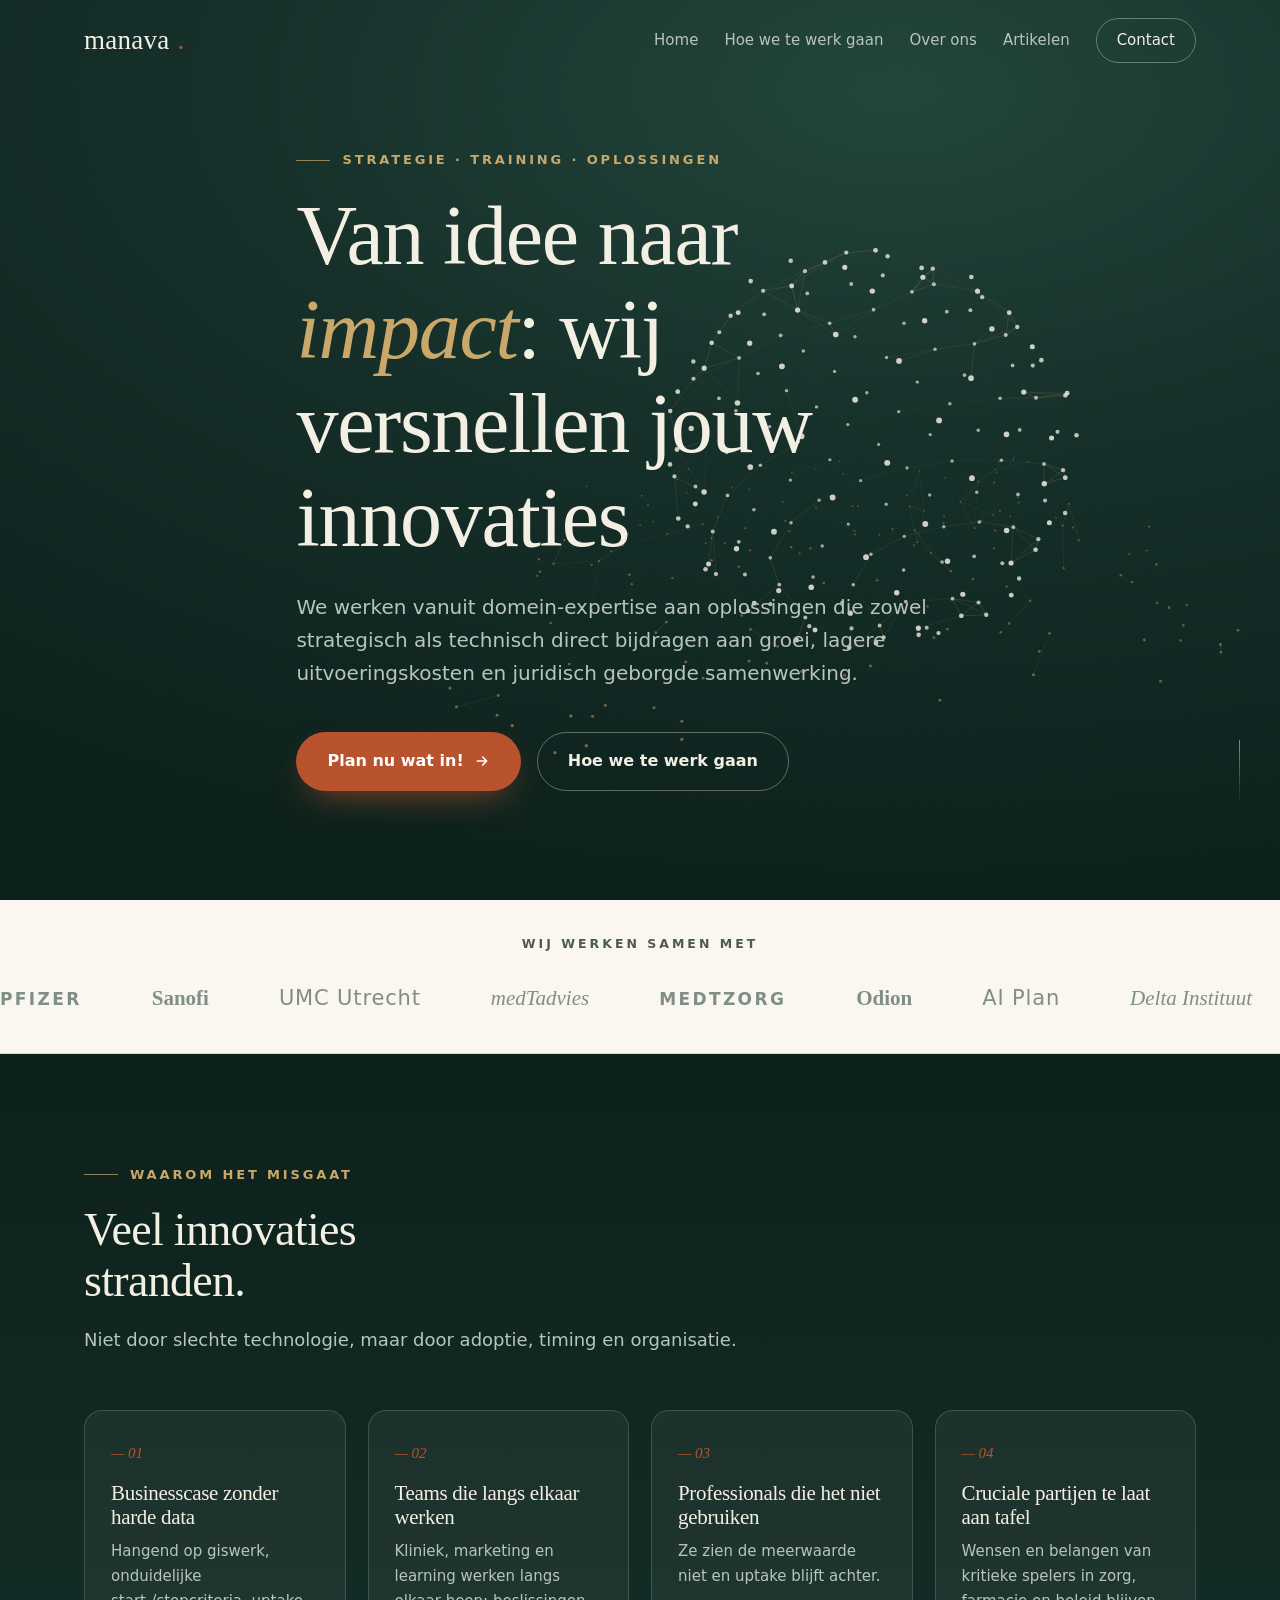
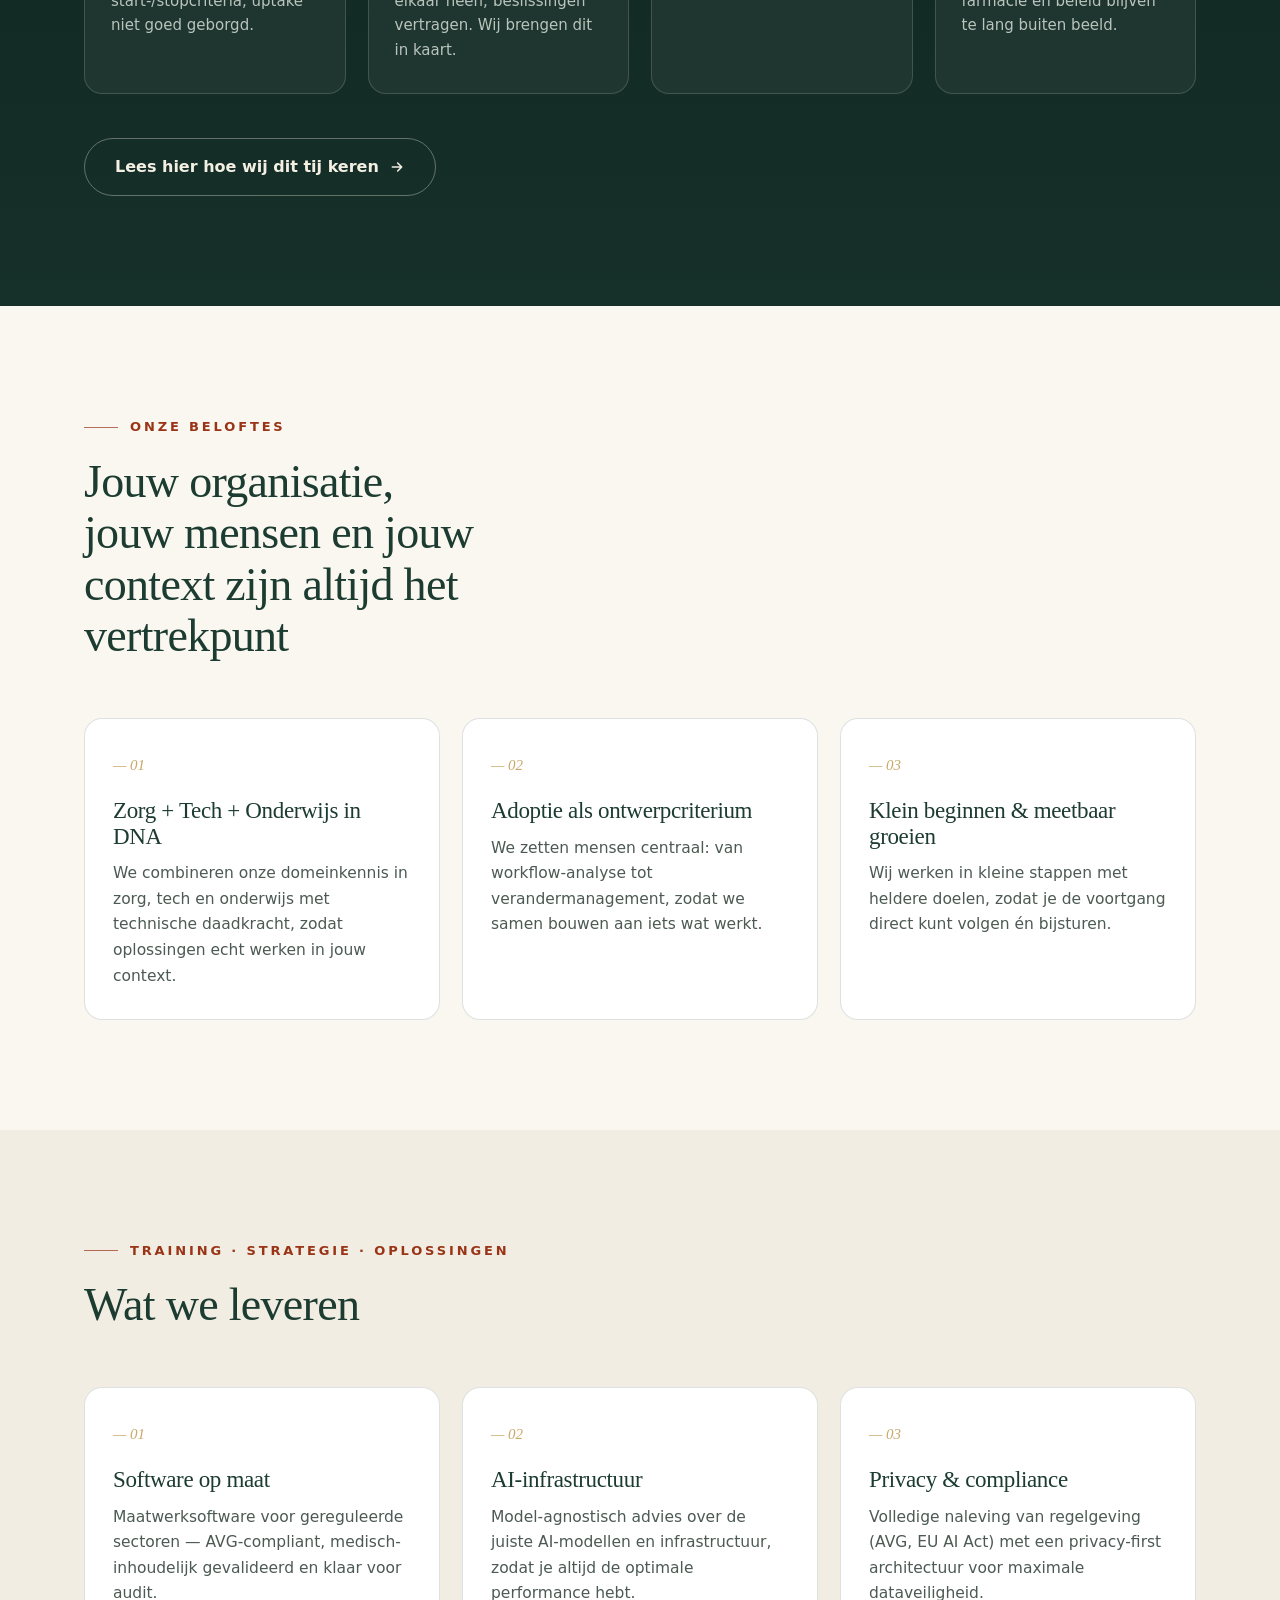
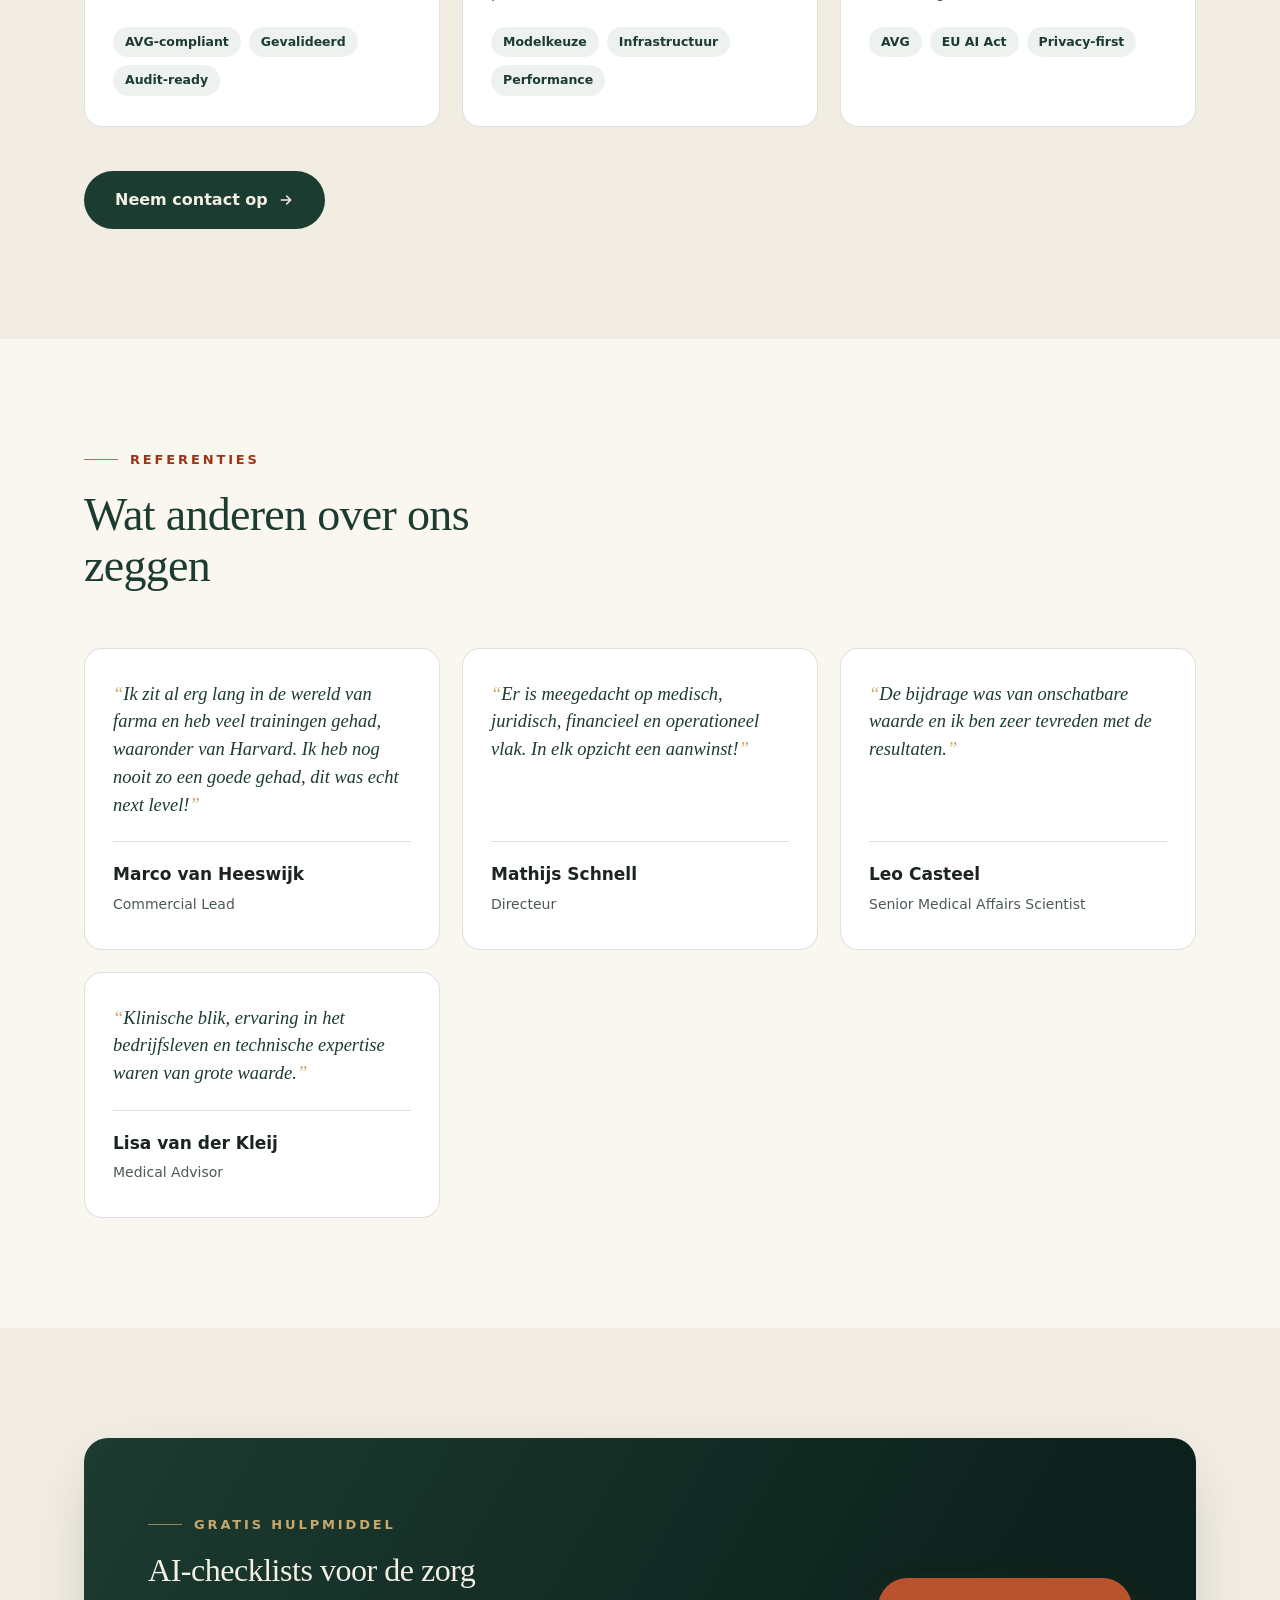
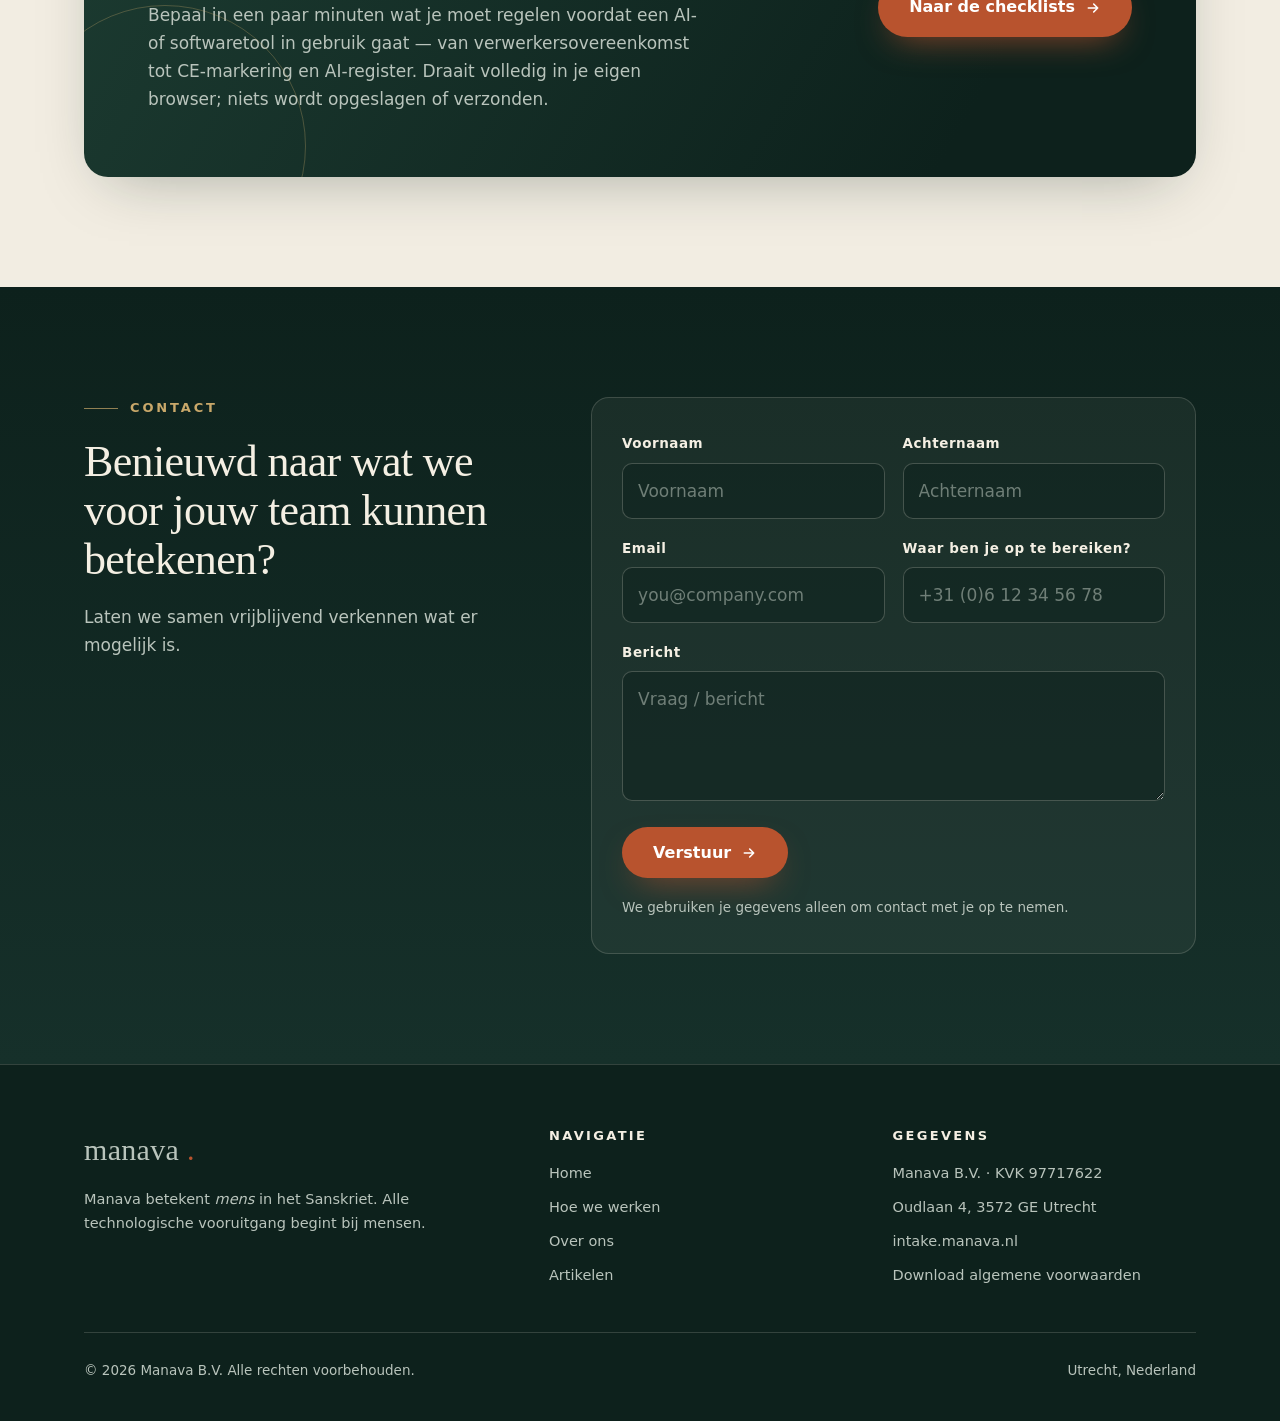
==== commit e1b2d85c: "Echte site-content verwerkt: homepage, werkwijze, team, cases medTadvies en Sanofi Volledige teksten" ====
--- a/www/index.html
+++ b/www/index.html
@@ -3,15 +3,15 @@
 <head>
   <meta charset="utf-8">
   <meta name="viewport" content="width=device-width, initial-scale=1">
-  <meta name="description" content="Manava: advies over AI, strategie en software voor zorg, farma en onderwijs. Wij brengen waardevolle innovaties sneller en verantwoord naar de praktijk.">
-  <title>Manava — Advies over AI, strategie en software</title>
+  <meta name="description" content="Van idee naar impact: Manava versnelt jouw innovaties. Domein-expertise in zorg, farma, tech en onderwijs — strategie, training en oplossingen die direct bijdragen aan groei.">
+  <title>Manava — Van idee naar impact</title>
   <link rel="icon" href="data:image/svg+xml,%3Csvg%20xmlns='http://www.w3.org/2000/svg'%20viewBox='0%200%2064%2064'%3E%3Crect%20width='64'%20height='64'%20rx='12'%20fill='%231c3b31'/%3E%3Ctext%20x='32'%20y='45'%20font-family='Georgia,serif'%20font-size='38'%20fill='%23fbfaf6'%20text-anchor='middle'%3Em%3C/text%3E%3C/svg%3E">
-  <meta property="og:title" content="Manava — Advies over AI, strategie en software">
-  <meta property="og:description" content="Manava betekent 'mens' in het Sanskriet. Alle technologische vooruitgang begint bij mensen.">
+  <meta property="og:title" content="Manava — Van idee naar impact: wij versnellen jouw innovaties">
+  <meta property="og:description" content="We werken vanuit domein-expertise aan oplossingen die zowel strategisch als technisch direct bijdragen aan groei, lagere uitvoeringskosten en juridisch geborgde samenwerking.">
   <meta property="og:type" content="website">
   <meta property="og:url" content="https://www.manava.nl/">
   <meta property="og:locale" content="nl_NL">
-  <link rel="stylesheet" href="assets/style.css?v=1">
+  <link rel="stylesheet" href="assets/style.css?v=2">
 </head>
 <body>
   <a class="skip-link" href="#main">Direct naar de inhoud</a>
@@ -23,11 +23,10 @@
         <span></span><span></span><span></span>
       </button>
       <div class="nav-links">
-        <a href="#diensten">Diensten</a>
-        <a href="#aanpak">Aanpak</a>
-        <a href="ai-rapportage.html">Cases</a>
+        <a href="index.html">Home</a>
+        <a href="hoe-we-te-werk-gaan.html">Hoe we te werk gaan</a>
+        <a href="over-ons.html">Over ons</a>
         <a href="artikelen.html">Artikelen</a>
-        <a href="over-ons.html">Over ons</a>
         <a class="nav-cta" href="#contact">Contact</a>
       </div>
     </div>
@@ -36,165 +35,196 @@
   <header class="hero hero-grain" id="main">
     <canvas id="hero-canvas" aria-hidden="true"></canvas>
     <div class="hero-content wrap">
-      <p class="eyebrow">Advies over AI, strategie &amp; software</p>
-      <h1>Technologie die werkt,<br>begint bij <em>mensen</em>.</h1>
+      <p class="eyebrow">Strategie · Training · Oplossingen</p>
+      <h1>Van idee naar <em>impact</em>: wij versnellen jouw innovaties</h1>
       <p class="hero-sub">
-        Manava betekent <em>mens</em> in het Sanskriet — bewust gekozen, want alle
-        technologische vooruitgang begint bij mensen. Wij helpen organisaties in
-        zorg, farma en onderwijs om waardevolle innovaties sneller, strategischer
-        en verantwoord naar de praktijk te brengen.
+        We werken vanuit domein-expertise aan oplossingen die zowel strategisch
+        als technisch direct bijdragen aan groei, lagere uitvoeringskosten en
+        juridisch geborgde samenwerking.
       </p>
       <div class="hero-actions">
-        <a class="btn btn-primary" href="#contact">Plan een kennismaking
+        <a class="btn btn-primary" href="#contact">Plan nu wat in!
           <svg width="16" height="16" viewBox="0 0 24 24" fill="none" stroke="currentColor" stroke-width="2.4" stroke-linecap="round" stroke-linejoin="round"><path d="M5 12h14M13 6l6 6-6 6"/></svg>
         </a>
-        <a class="btn btn-ghost" href="#diensten">Bekijk onze diensten</a>
+        <a class="btn btn-ghost" href="hoe-we-te-werk-gaan.html">Hoe we te werk gaan</a>
       </div>
     </div>
     <div class="scroll-hint" aria-hidden="true"></div>
-    <div class="hero-meta">
-      <div class="wrap">
-        <span><strong>Domeinkennis</strong> én technologie</span>
-        <span><strong>AVG-proof</strong> en audit-ready</span>
-        <span><strong>Wetenschappelijk</strong> onderbouwd</span>
-        <span>Utrecht, Nederland</span>
-      </div>
-    </div>
   </header>
 
-  <div class="marquee" aria-hidden="true">
-    <div class="marquee-track">
-      <span>Zorg <i class="sep">✦</i> Farma <i class="sep">✦</i> Onderwijs <i class="sep">✦</i> Strategie <i class="sep">✦</i> Training <i class="sep">✦</i> Software <i class="sep">✦</i> AI-compliance <i class="sep">✦</i> Implementatie <i class="sep">✦</i></span>
-      <span>Zorg <i class="sep">✦</i> Farma <i class="sep">✦</i> Onderwijs <i class="sep">✦</i> Strategie <i class="sep">✦</i> Training <i class="sep">✦</i> Software <i class="sep">✦</i> AI-compliance <i class="sep">✦</i> Implementatie <i class="sep">✦</i></span>
-    </div>
-  </div>
-
-  <section class="section" id="diensten">
+  <section class="partners" aria-label="Partners en opdrachtgevers">
+    <p class="partners-label">Wij werken samen met</p>
+    <div class="partners-track">
+      <span>
+        <i class="lg-caps">Pfizer</i>
+        <i class="lg-serif">Sanofi</i>
+        <i class="lg-light">UMC Utrecht</i>
+        <i class="lg-italic">medTadvies</i>
+        <i class="lg-caps">medTzorg</i>
+        <i class="lg-serif">Odion</i>
+        <i class="lg-light">AI Plan</i>
+        <i class="lg-italic">Delta Instituut</i>
+        <i class="lg-caps">Delta Plan</i>
+        <i class="lg-serif">IHI · EU-subsidie</i>
+        <i class="lg-light">Psychologenpraktijk Ruiter</i>
+      </span>
+      <span aria-hidden="true">
+        <i class="lg-caps">Pfizer</i>
+        <i class="lg-serif">Sanofi</i>
+        <i class="lg-light">UMC Utrecht</i>
+        <i class="lg-italic">medTadvies</i>
+        <i class="lg-caps">medTzorg</i>
+        <i class="lg-serif">Odion</i>
+        <i class="lg-light">AI Plan</i>
+        <i class="lg-italic">Delta Instituut</i>
+        <i class="lg-caps">Delta Plan</i>
+        <i class="lg-serif">IHI · EU-subsidie</i>
+        <i class="lg-light">Psychologenpraktijk Ruiter</i>
+      </span>
+    </div>
+  </section>
+
+  <section class="section section-dark" id="probleem">
     <div class="wrap">
       <div class="section-head reveal">
-        <p class="eyebrow">Wat we doen</p>
-        <h2 class="section-title">Van strategie tot werkende software</h2>
+        <p class="eyebrow">Waarom het misgaat</p>
+        <h2 class="section-title">Veel innovaties stranden.</h2>
         <p class="section-intro">
-          Praktisch advies op basis van domeinexpertise, zodat je weloverwogen
-          investerings- en implementatiebeslissingen neemt. Geen technologie om
-          de technologie, maar oplossingen die betekenisvol zijn voor gebruikers.
+          Niet door slechte technologie, maar door adoptie, timing en
+          organisatie.
         </p>
+      </div>
+      <div class="problem-grid">
+        <div class="problem-card reveal" style="--d:.05s">
+          <span class="pnum">— 01</span>
+          <h3>Businesscase zonder harde data</h3>
+          <p>Hangend op giswerk, onduidelijke start-/stopcriteria, uptake niet goed geborgd.</p>
+        </div>
+        <div class="problem-card reveal" style="--d:.12s">
+          <span class="pnum">— 02</span>
+          <h3>Teams die langs elkaar werken</h3>
+          <p>Kliniek, marketing en learning werken langs elkaar heen; beslissingen vertragen. Wij brengen dit in kaart.</p>
+        </div>
+        <div class="problem-card reveal" style="--d:.19s">
+          <span class="pnum">— 03</span>
+          <h3>Professionals die het niet gebruiken</h3>
+          <p>Ze zien de meerwaarde niet en uptake blijft achter.</p>
+        </div>
+        <div class="problem-card reveal" style="--d:.26s">
+          <span class="pnum">— 04</span>
+          <h3>Cruciale partijen te laat aan tafel</h3>
+          <p>Wensen en belangen van kritieke spelers in zorg, farmacie en beleid blijven te lang buiten beeld.</p>
+        </div>
+      </div>
+      <p class="reveal" style="margin-top:44px">
+        <a class="btn btn-ghost" href="hoe-we-te-werk-gaan.html">Lees hier hoe wij dit tij keren
+          <svg width="16" height="16" viewBox="0 0 24 24" fill="none" stroke="currentColor" stroke-width="2.4" stroke-linecap="round" stroke-linejoin="round"><path d="M5 12h14M13 6l6 6-6 6"/></svg>
+        </a>
+      </p>
+    </div>
+  </section>
+
+  <section class="section" id="beloftes">
+    <div class="wrap">
+      <div class="section-head reveal">
+        <p class="eyebrow">Onze beloftes</p>
+        <h2 class="section-title">Jouw organisatie, jouw mensen en jouw context zijn altijd het vertrekpunt</h2>
       </div>
       <div class="services-grid">
         <article class="service-card reveal" data-tilt style="--d:.05s">
           <span class="service-num">— 01</span>
-          <h3>Strategie &amp; keynotes</h3>
-          <p>
-            Keynotes over AI en strategie, interactieve strategiesessies over
-            actuele innovaties en maatwerkprogramma's — van field force
-            acceleration tot AI-geletterdheid voor teams.
-          </p>
-          <div class="service-tags"><span>Keynotes</span><span>Strategiesessies</span><span>Training</span></div>
+          <h3>Zorg + Tech + Onderwijs in DNA</h3>
+          <p>
+            We combineren onze domeinkennis in zorg, tech en onderwijs met
+            technische daadkracht, zodat oplossingen echt werken in jouw
+            context.
+          </p>
         </article>
         <article class="service-card reveal" data-tilt style="--d:.12s">
           <span class="service-num">— 02</span>
-          <h3>AI-compliance &amp; infrastructuur</h3>
-          <p>
-            Modelagnostisch advies over de juiste AI-modellen en infrastructuur,
-            zodat prestaties, kosten en compliance in balans zijn — klaar voor
-            AVG, AI Act en toezicht.
-          </p>
-          <div class="service-tags"><span>AI Act</span><span>AVG</span><span>Modelkeuze</span></div>
+          <h3>Adoptie als ontwerpcriterium</h3>
+          <p>
+            We zetten mensen centraal: van workflow-analyse tot
+            verandermanagement, zodat we samen bouwen aan iets wat werkt.
+          </p>
         </article>
         <article class="service-card reveal" data-tilt style="--d:.19s">
           <span class="service-num">— 03</span>
-          <h3>Software voor gereguleerde sectoren</h3>
-          <p>
-            Maatwerksoftware die vanaf dag één AVG-proof, medisch gevalideerd en
-            audit-ready is. Gebouwd mét de professionals die ermee werken, niet
-            over hun hoofden heen.
-          </p>
-          <div class="service-tags"><span>Maatwerk</span><span>Gevalideerd</span><span>Audit-ready</span></div>
-        </article>
-        <article class="service-card reveal" data-tilt style="--d:.26s">
-          <span class="service-num">— 04</span>
-          <h3>Implementatie-onderzoek</h3>
-          <p>
-            Gestructureerd onderzoek naar workflows en stakeholders met methoden
-            als RE-AIM, Proctor en Delphi-panels, zodat technische oplossingen
-            aansluiten op de dagelijkse praktijk.
-          </p>
-          <div class="service-tags"><span>RE-AIM</span><span>Proctor</span><span>Delphi</span></div>
-        </article>
-      </div>
-    </div>
-  </section>
-
-  <section class="section section-dark" id="aanpak">
+          <h3>Klein beginnen &amp; meetbaar groeien</h3>
+          <p>
+            Wij werken in kleine stappen met heldere doelen, zodat je de
+            voortgang direct kunt volgen én bijsturen.
+          </p>
+        </article>
+      </div>
+    </div>
+  </section>
+
+  <section class="section section-tint" id="diensten">
     <div class="wrap">
       <div class="section-head reveal">
-        <p class="eyebrow">Onze aanpak</p>
-        <h2 class="section-title">Technologie laten werken voor mensen</h2>
-        <p class="section-intro">
-          We combineren domeinkennis en technologie zodat teams beter presteren,
-          efficiënt samenwerken, bruikbare data benutten en vooroplopen in
-          innovatie.
-        </p>
-      </div>
-      <div class="steps">
-        <div class="step reveal" style="--d:.05s">
-          <h3>Begrijpen</h3>
-          <p>
-            We beginnen bij context en doelstellingen: meelopen op de werkvloer,
-            observeren waar de echte knelpunten zitten en luisteren naar de
-            professionals die er dagelijks mee werken.
-          </p>
-        </div>
-        <div class="step reveal" style="--d:.15s">
-          <h3>Bouwen</h3>
-          <p>
-            Daarna ontwerpen we een oplossingsrichting die technisch én
-            inhoudelijk klopt — vanuit workflow en kwaliteitseisen, niet vanuit
-            de technologie.
-          </p>
-        </div>
-        <div class="step reveal" style="--d:.25s">
-          <h3>Borgen</h3>
-          <p>
-            Met implementatie-onderzoek en heldere compliance toetsen we of de
-            oplossing werkt in de praktijk — veilig, verantwoord en gedragen
-            door het team.
-          </p>
-        </div>
-      </div>
-    </div>
-  </section>
-
-  <section class="section" id="cases">
+        <p class="eyebrow">Training · Strategie · Oplossingen</p>
+        <h2 class="section-title">Wat we leveren</h2>
+      </div>
+      <div class="services-grid">
+        <article class="service-card reveal" data-tilt style="--d:.05s">
+          <span class="service-num">— 01</span>
+          <h3>Software op maat</h3>
+          <p>
+            Maatwerksoftware voor gereguleerde sectoren — AVG-compliant,
+            medisch-inhoudelijk gevalideerd en klaar voor audit.
+          </p>
+          <div class="service-tags"><span>AVG-compliant</span><span>Gevalideerd</span><span>Audit-ready</span></div>
+        </article>
+        <article class="service-card reveal" data-tilt style="--d:.12s">
+          <span class="service-num">— 02</span>
+          <h3>AI-infrastructuur</h3>
+          <p>
+            Model-agnostisch advies over de juiste AI-modellen en
+            infrastructuur, zodat je altijd de optimale performance hebt.
+          </p>
+          <div class="service-tags"><span>Modelkeuze</span><span>Infrastructuur</span><span>Performance</span></div>
+        </article>
+        <article class="service-card reveal" data-tilt style="--d:.19s">
+          <span class="service-num">— 03</span>
+          <h3>Privacy &amp; compliance</h3>
+          <p>
+            Volledige naleving van regelgeving (AVG, EU AI Act) met een
+            privacy-first architectuur voor maximale dataveiligheid.
+          </p>
+          <div class="service-tags"><span>AVG</span><span>EU AI Act</span><span>Privacy-first</span></div>
+        </article>
+      </div>
+      <p class="reveal" style="margin-top:44px">
+        <a class="btn btn-dark" href="#contact">Neem contact op
+          <svg width="16" height="16" viewBox="0 0 24 24" fill="none" stroke="currentColor" stroke-width="2.4" stroke-linecap="round" stroke-linejoin="round"><path d="M5 12h14M13 6l6 6-6 6"/></svg>
+        </a>
+      </p>
+    </div>
+  </section>
+
+  <section class="section" id="referenties">
     <div class="wrap">
       <div class="section-head reveal">
-        <p class="eyebrow">Uit de praktijk</p>
-        <h2 class="section-title">Case: AI-rapportage in de spreekkamer</h2>
-      </div>
-      <div class="case-panel">
-        <div class="reveal">
-          <p class="section-intro" style="margin-top:0">
-            Bij het management kwamen signalen binnen dat artsen al zelfstandig
-            AI-tools gebruikten voor medische verslaglegging — zonder regulering,
-            kwaliteitsborging of veiligheidsprotocollen. De kernvraag: hoe
-            stimuleer je innovatie zonder de controle te verliezen, en verbeter
-            je efficiëntie zonder in te leveren op kwaliteit?
-          </p>
-          <ul class="case-points">
-            <li><span class="tick">✓</span> Meegelopen met consulten om de werkelijke knelpunten te begrijpen</li>
-            <li><span class="tick">✓</span> Artsen vanaf het begin betrokken bij het ontwerp</li>
-            <li><span class="tick">✓</span> Vertrokken vanuit dagelijkse workflow en kwaliteitseisen, niet vanuit technologie</li>
-          </ul>
-          <a class="btn btn-dark" href="ai-rapportage.html">Lees de hele case
-            <svg width="16" height="16" viewBox="0 0 24 24" fill="none" stroke="currentColor" stroke-width="2.4" stroke-linecap="round" stroke-linejoin="round"><path d="M5 12h14M13 6l6 6-6 6"/></svg>
-          </a>
-        </div>
-        <div class="case-visual reveal" style="--d:.15s" data-tilt>
-          <p class="case-quote">
-            Innovatie stimuleren zonder de controle te verliezen. Efficiëntie
-            verbeteren zonder kwaliteit in te leveren.”
-          </p>
-          <footer>AI-rapportage · zorginstelling</footer>
+        <p class="eyebrow">Referenties</p>
+        <h2 class="section-title">Wat anderen over ons zeggen</h2>
+      </div>
+      <div class="quote-grid">
+        <div class="quote-card reveal" style="--d:.05s">
+          <blockquote>Ik zit al erg lang in de wereld van farma en heb veel trainingen gehad, waaronder van Harvard. Ik heb nog nooit zo een goede gehad, dit was echt next level!</blockquote>
+          <footer><strong>Marco van Heeswijk</strong><span>Commercial Lead</span></footer>
+        </div>
+        <div class="quote-card reveal" style="--d:.12s">
+          <blockquote>Er is meegedacht op medisch, juridisch, financieel en operationeel vlak. In elk opzicht een aanwinst!</blockquote>
+          <footer><strong>Mathijs Schnell</strong><span>Directeur</span></footer>
+        </div>
+        <div class="quote-card reveal" style="--d:.19s">
+          <blockquote>De bijdrage was van onschatbare waarde en ik ben zeer tevreden met de resultaten.</blockquote>
+          <footer><strong>Leo Casteel</strong><span>Senior Medical Affairs Scientist</span></footer>
+        </div>
+        <div class="quote-card reveal" style="--d:.26s">
+          <blockquote>Klinische blik, ervaring in het bedrijfsleven en technische expertise waren van grote waarde.</blockquote>
+          <footer><strong>Lisa van der Kleij</strong><span>Medical Advisor</span></footer>
         </div>
       </div>
     </div>
@@ -220,90 +250,42 @@
     </div>
   </section>
 
-  <section class="section" id="artikelen">
-    <div class="wrap">
-      <div class="section-head split reveal">
-        <div>
-          <p class="eyebrow">Kennis</p>
-          <h2 class="section-title">Artikelen</h2>
-        </div>
-        <a class="btn btn-dark" href="artikelen.html">Alle artikelen</a>
-      </div>
-      <div class="articles-grid">
-        <a class="article-card reveal" href="artikelen/de-drie-schalingswetten-van-ai.html" style="--d:.05s">
-          <span class="cat">Technologie</span>
-          <h3>De drie schalingswetten van AI</h3>
-          <p>
-            Pre-training, post-training en test-time scaling: de drie wetten die
-            bepalen hoe AI zich ontwikkelt — en wat dat betekent voor je
-            organisatie.
-          </p>
-          <span class="more">Lees artikel →</span>
-        </a>
-        <a class="article-card reveal" href="artikelen.html" style="--d:.12s">
-          <span class="cat">Betrouwbaarheid</span>
-          <h3>Betrouwbaarheid en validiteit van AI</h3>
-          <p>
-            Waarom zelfs bij hoge specificiteit zeldzame ziektes veel
-            vals-positieven kunnen geven — en hoe je AI-uitkomsten op waarde
-            schat.
-          </p>
-          <span class="more">Lees artikel →</span>
-        </a>
-        <a class="article-card reveal" href="artikelen.html" style="--d:.19s">
-          <span class="cat">Ethiek &amp; impact</span>
-          <h3>Filosofie, ethiek en de sociale impact van AI</h3>
-          <p>
-            Veiligheid, privacy en verantwoordelijkheid: de vragen die je moet
-            stellen voordat AI de praktijk in gaat.
-          </p>
-          <span class="more">Lees artikel →</span>
-        </a>
-      </div>
-    </div>
-  </section>
-
-  <section class="section section-tint" id="over">
-    <div class="wrap">
-      <div class="about-panel">
-        <div class="about-mark reveal" aria-hidden="true">
-          <div class="glyph">mānava<small>mens · sanskriet</small></div>
-        </div>
-        <div class="reveal" style="--d:.1s">
-          <p class="eyebrow">Over Manava</p>
-          <h2 class="section-title">Mens eerst, technologie daarna</h2>
-          <p class="section-intro">
-            Manava zoekt praktische oplossingen die betekenisvol zijn voor
-            gebruikers. We werken op het snijvlak van zorgdata, besluitvorming
-            en technologie, met domeinexpertise in zorg, farma en onderwijs.
-          </p>
-          <div class="founder">
-            <div class="avatar" aria-hidden="true">AS</div>
-            <div>
-              <strong>Arjan Sammani, MD PhD</strong>
-              <span>Oprichter · arts en onderzoeker op het snijvlak van zorg, data en AI</span>
-            </div>
-          </div>
-          <p style="margin-top:26px">
-            <a class="btn btn-dark" href="over-ons.html">Meer over ons
+  <section class="section section-dark" id="contact">
+    <div class="wrap">
+      <div class="contact-grid">
+        <div class="reveal">
+          <p class="eyebrow">Contact</p>
+          <h2>Benieuwd naar wat we voor jouw team kunnen betekenen?</h2>
+          <p class="lede">Laten we samen vrijblijvend verkennen wat er mogelijk is.</p>
+        </div>
+        <form class="contact-form reveal" id="contact-form" style="--d:.1s">
+          <div>
+            <label for="f-voornaam">Voornaam</label>
+            <input id="f-voornaam" name="voornaam" type="text" placeholder="Voornaam" autocomplete="given-name" required>
+          </div>
+          <div>
+            <label for="f-achternaam">Achternaam</label>
+            <input id="f-achternaam" name="achternaam" type="text" placeholder="Achternaam" autocomplete="family-name" required>
+          </div>
+          <div>
+            <label for="f-email">Email</label>
+            <input id="f-email" name="email" type="email" placeholder="you@company.com" autocomplete="email" required>
+          </div>
+          <div>
+            <label for="f-telefoon">Waar ben je op te bereiken?</label>
+            <input id="f-telefoon" name="telefoon" type="tel" placeholder="+31 (0)6 12 34 56 78" autocomplete="tel">
+          </div>
+          <div class="full">
+            <label for="f-bericht">Bericht</label>
+            <textarea id="f-bericht" name="bericht" placeholder="Vraag / bericht" required></textarea>
+          </div>
+          <div class="full">
+            <button class="btn btn-primary" type="submit">Verstuur
               <svg width="16" height="16" viewBox="0 0 24 24" fill="none" stroke="currentColor" stroke-width="2.4" stroke-linecap="round" stroke-linejoin="round"><path d="M5 12h14M13 6l6 6-6 6"/></svg>
-            </a>
-          </p>
-        </div>
-      </div>
-    </div>
-  </section>
-
-  <section class="section section-dark" id="contact">
-    <div class="wrap">
-      <div class="contact-panel reveal">
-        <p class="eyebrow">Contact</p>
-        <h2>Zullen we kennismaken?</h2>
-        <p>
-          Benieuwd wat AI verantwoord kan betekenen voor jouw organisatie?
-          We denken graag vrijblijvend mee.
-        </p>
-        <a class="contact-mail" href="mailto:info@manava.nl">info@manava.nl</a>
+            </button>
+          </div>
+          <p class="form-note">We gebruiken je gegevens alleen om contact met je op te nemen.</p>
+        </form>
       </div>
     </div>
   </section>
@@ -314,27 +296,26 @@
         <div>
           <a class="wordmark" href="index.html">manava<span class="dot">.</span></a>
           <p>
-            Advies over AI, strategie en software voor zorg, farma en onderwijs.
-            Manava betekent <em>mens</em> in het Sanskriet.
+            Manava betekent <em>mens</em> in het Sanskriet. Alle technologische
+            vooruitgang begint bij mensen.
           </p>
         </div>
         <div>
           <h4>Navigatie</h4>
           <ul>
-            <li><a href="#diensten">Diensten</a></li>
-            <li><a href="#aanpak">Aanpak</a></li>
-            <li><a href="ai-rapportage.html">Cases</a></li>
+            <li><a href="index.html">Home</a></li>
+            <li><a href="hoe-we-te-werk-gaan.html">Hoe we werken</a></li>
+            <li><a href="over-ons.html">Over ons</a></li>
             <li><a href="artikelen.html">Artikelen</a></li>
-            <li><a href="over-ons.html">Over ons</a></li>
           </ul>
         </div>
         <div>
           <h4>Gegevens</h4>
           <ul>
-            <li>Manava B.V.</li>
+            <li>Manava B.V. · KVK 97717622</li>
             <li>Oudlaan 4, 3572 GE Utrecht</li>
-            <li>KVK 97717622</li>
             <li><a href="https://intake.manava.nl" rel="noopener">intake.manava.nl</a></li>
+            <li><a href="assets/algemene-voorwaarden-manava-bv.pdf">Download algemene voorwaarden</a></li>
           </ul>
         </div>
       </div>
@@ -345,6 +326,6 @@
     </div>
   </footer>
 
-  <script src="assets/main.js?v=1"></script>
+  <script src="assets/main.js?v=2"></script>
 </body>
 </html>
--- a/www/assets/style.css
+++ b/www/assets/style.css
@@ -688,6 +688,221 @@
 }
 .fact .v { color: var(--ink-soft); font-size: 15px; }
 
+/* ---------- partners ---------- */
+
+.partners {
+  background: var(--paper);
+  border-bottom: 1px solid var(--line);
+  padding: 34px 0 38px;
+  overflow: hidden;
+}
+.partners-label {
+  text-align: center;
+  font-size: 12.5px; font-weight: 600;
+  letter-spacing: .24em; text-transform: uppercase;
+  color: var(--ink-soft);
+  margin-bottom: 26px;
+}
+.partners-track {
+  display: flex; gap: 70px;
+  width: max-content;
+  animation: marquee 42s linear infinite;
+  align-items: baseline;
+}
+.partners-track span { display: flex; gap: 70px; align-items: baseline; white-space: nowrap; }
+.partners-track i {
+  font-style: normal;
+  color: var(--green-mid);
+  opacity: .55;
+  font-size: 21px;
+  transition: opacity .3s;
+}
+.partners-track i:hover { opacity: 1; }
+/* typografische "logo's" tot er echte beeldmerken zijn */
+.partners-track .lg-serif  { font-family: var(--serif); font-weight: 600; }
+.partners-track .lg-italic { font-family: var(--serif); font-style: italic; }
+.partners-track .lg-caps   { letter-spacing: .14em; text-transform: uppercase; font-size: 17px; font-weight: 700; }
+.partners-track .lg-light  { font-weight: 300; letter-spacing: .04em; }
+@media (prefers-reduced-motion: reduce) {
+  .partners-track { animation: none; flex-wrap: wrap; width: auto; justify-content: center; }
+  .partners-track span:last-child { display: none; }
+}
+
+/* ---------- probleemkaarten ---------- */
+
+.problem-grid {
+  display: grid;
+  grid-template-columns: repeat(auto-fit, minmax(250px, 1fr));
+  gap: 22px;
+}
+.problem-card {
+  background: rgba(244,239,227,.05);
+  border: 1px solid var(--line-light);
+  border-radius: var(--radius);
+  padding: 30px 26px;
+  transition: transform .35s var(--ease), background .35s, border-color .35s;
+}
+.problem-card:hover {
+  transform: translateY(-5px);
+  background: rgba(244,239,227,.09);
+  border-color: rgba(201,168,106,.45);
+}
+.problem-card .pnum {
+  font-family: var(--serif); font-style: italic;
+  color: var(--rust); font-size: 15px;
+  display: block; margin-bottom: 16px;
+}
+.problem-card h3 { font-size: 21px; color: var(--cream); margin-bottom: 10px; }
+.problem-card p { color: var(--cream-dim); font-size: 15px; }
+
+/* ---------- testimonials ---------- */
+
+.quote-grid {
+  display: grid;
+  grid-template-columns: repeat(auto-fit, minmax(270px, 1fr));
+  gap: 22px;
+}
+.quote-card {
+  background: #fff;
+  border: 1px solid var(--line);
+  border-radius: var(--radius);
+  padding: 32px 28px;
+  display: flex; flex-direction: column;
+  transition: transform .35s var(--ease), box-shadow .35s var(--ease);
+}
+.quote-card:hover { transform: translateY(-5px); box-shadow: var(--shadow); }
+.quote-card blockquote {
+  font-family: var(--serif); font-style: italic;
+  font-size: 18.5px; line-height: 1.5;
+  color: var(--green-mid);
+  flex: 1;
+}
+.quote-card blockquote::before { content: "“"; color: var(--gold); }
+.quote-card blockquote::after { content: "”"; color: var(--gold); }
+.quote-card footer {
+  margin-top: 22px; padding-top: 18px;
+  border-top: 1px solid var(--line);
+}
+.quote-card footer strong { color: var(--ink); display: block; }
+.quote-card footer span { color: var(--ink-soft); font-size: 14px; }
+
+/* ---------- contactformulier ---------- */
+
+.contact-grid {
+  display: grid;
+  grid-template-columns: .85fr 1.15fr;
+  gap: 60px;
+  align-items: start;
+}
+@media (max-width: 900px) { .contact-grid { grid-template-columns: 1fr; } }
+.contact-grid h2 { color: var(--cream); font-size: clamp(30px, 4vw, 44px); }
+.contact-grid .lede { color: var(--cream-dim); margin-top: 18px; max-width: 44ch; }
+
+.contact-form {
+  display: grid;
+  grid-template-columns: 1fr 1fr;
+  gap: 18px;
+  background: rgba(244,239,227,.05);
+  border: 1px solid var(--line-light);
+  border-radius: var(--radius);
+  padding: 34px 30px;
+}
+.contact-form .full { grid-column: 1 / -1; }
+.contact-form label {
+  display: block;
+  font-size: 13.5px; font-weight: 600;
+  letter-spacing: .04em;
+  color: var(--cream);
+  margin-bottom: 8px;
+}
+.contact-form input, .contact-form textarea {
+  width: 100%;
+  font: inherit;
+  color: var(--cream);
+  background: rgba(13,33,28,.5);
+  border: 1px solid rgba(244,239,227,.22);
+  border-radius: 10px;
+  padding: 13px 15px;
+  transition: border-color .25s, box-shadow .25s;
+}
+.contact-form input::placeholder, .contact-form textarea::placeholder { color: rgba(185,196,188,.55); }
+.contact-form input:focus, .contact-form textarea:focus {
+  outline: none;
+  border-color: var(--gold);
+  box-shadow: 0 0 0 3px rgba(201,168,106,.18);
+}
+.contact-form textarea { min-height: 130px; resize: vertical; }
+.form-note { grid-column: 1 / -1; font-size: 13.5px; color: var(--cream-dim); }
+@media (max-width: 560px) {
+  .contact-form { grid-template-columns: 1fr; }
+}
+
+/* ---------- team ---------- */
+
+.team-grid {
+  display: grid;
+  grid-template-columns: repeat(auto-fit, minmax(270px, 1fr));
+  gap: 22px;
+}
+.team-card {
+  background: #fff;
+  border: 1px solid var(--line);
+  border-radius: var(--radius);
+  padding: 32px 28px;
+  transition: transform .35s var(--ease), box-shadow .35s var(--ease);
+}
+.team-card:hover { transform: translateY(-5px); box-shadow: var(--shadow); }
+.team-card .avatar {
+  width: 64px; height: 64px; border-radius: 50%;
+  background: linear-gradient(140deg, var(--green-mid), var(--green-deep));
+  color: var(--cream);
+  display: grid; place-items: center;
+  font-family: var(--serif); font-size: 23px;
+  margin-bottom: 20px;
+}
+.team-card h3 { font-size: 22px; margin-bottom: 4px; }
+.team-card .role { color: var(--rust-strong); font-size: 13.5px; font-weight: 600; letter-spacing: .02em; }
+.team-card .bio {
+  margin-top: 14px;
+  font-family: var(--serif); font-style: italic;
+  color: var(--ink-soft); font-size: 16.5px;
+}
+
+/* ---------- cases: resultaatblokken ---------- */
+
+.result-grid {
+  display: grid;
+  grid-template-columns: repeat(auto-fit, minmax(240px, 1fr));
+  gap: 18px;
+  margin: 26px 0 34px;
+}
+.result-card {
+  background: #fff;
+  border: 1px solid var(--line);
+  border-left: 3px solid var(--gold);
+  border-radius: 12px;
+  padding: 22px 22px;
+}
+.result-card strong { color: var(--green-mid); display: block; margin-bottom: 6px; font-size: 16.5px; }
+.result-card p { color: var(--ink-soft); font-size: 14.5px; margin: 0; }
+
+.case-bigquote {
+  background: linear-gradient(140deg, var(--green-mid), var(--green-deep));
+  color: var(--cream);
+  border-radius: var(--radius);
+  padding: clamp(30px, 4vw, 48px);
+  margin: 44px 0;
+  box-shadow: var(--shadow);
+}
+.case-bigquote blockquote {
+  font-family: var(--serif); font-style: italic;
+  font-size: clamp(19px, 2.4vw, 24px);
+  line-height: 1.5;
+}
+.case-bigquote blockquote::before { content: "“"; color: var(--gold); font-size: 1.3em; }
+.case-bigquote footer { margin-top: 20px; color: var(--cream-dim); font-size: 14.5px; }
+.case-bigquote footer strong { color: var(--cream); display: block; font-size: 16px; }
+
 @media print {
   .site-nav, .scroll-hint, #hero-canvas, .marquee { display: none !important; }
   body { background: #fff; }
